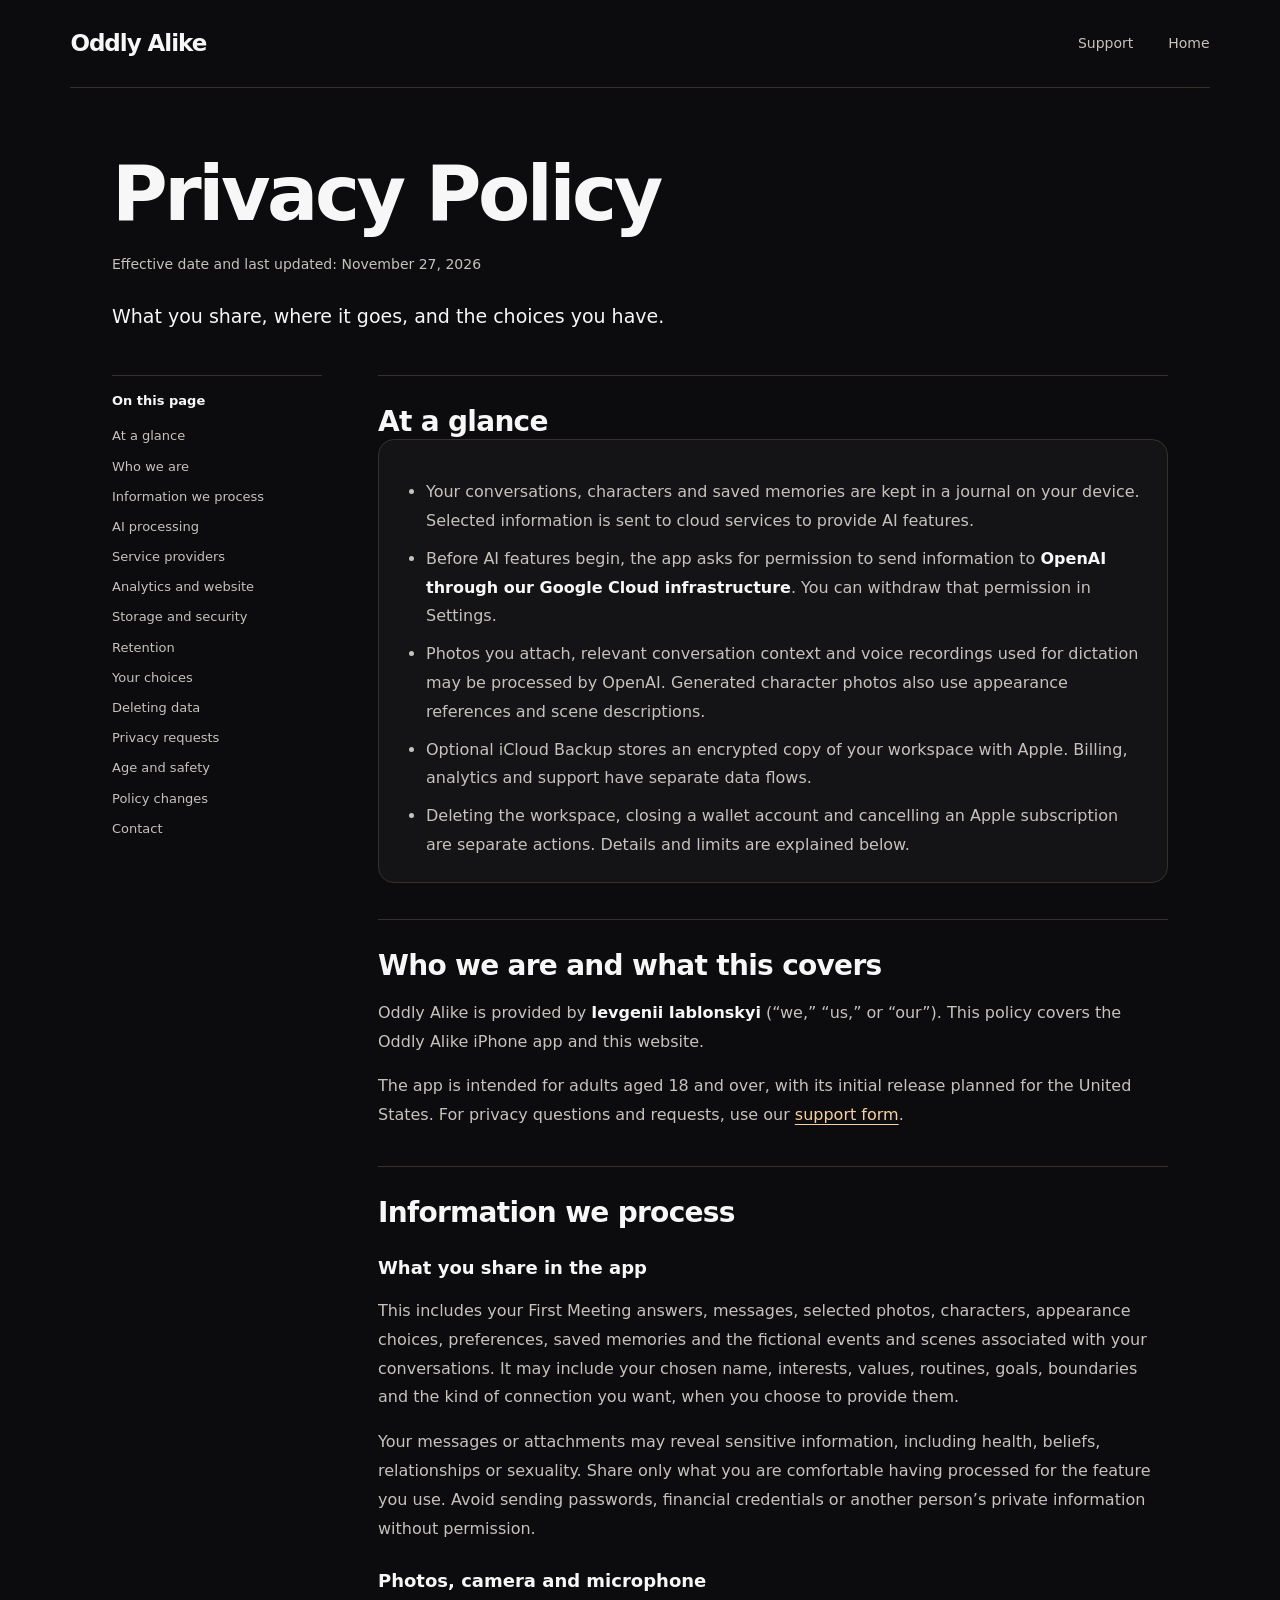
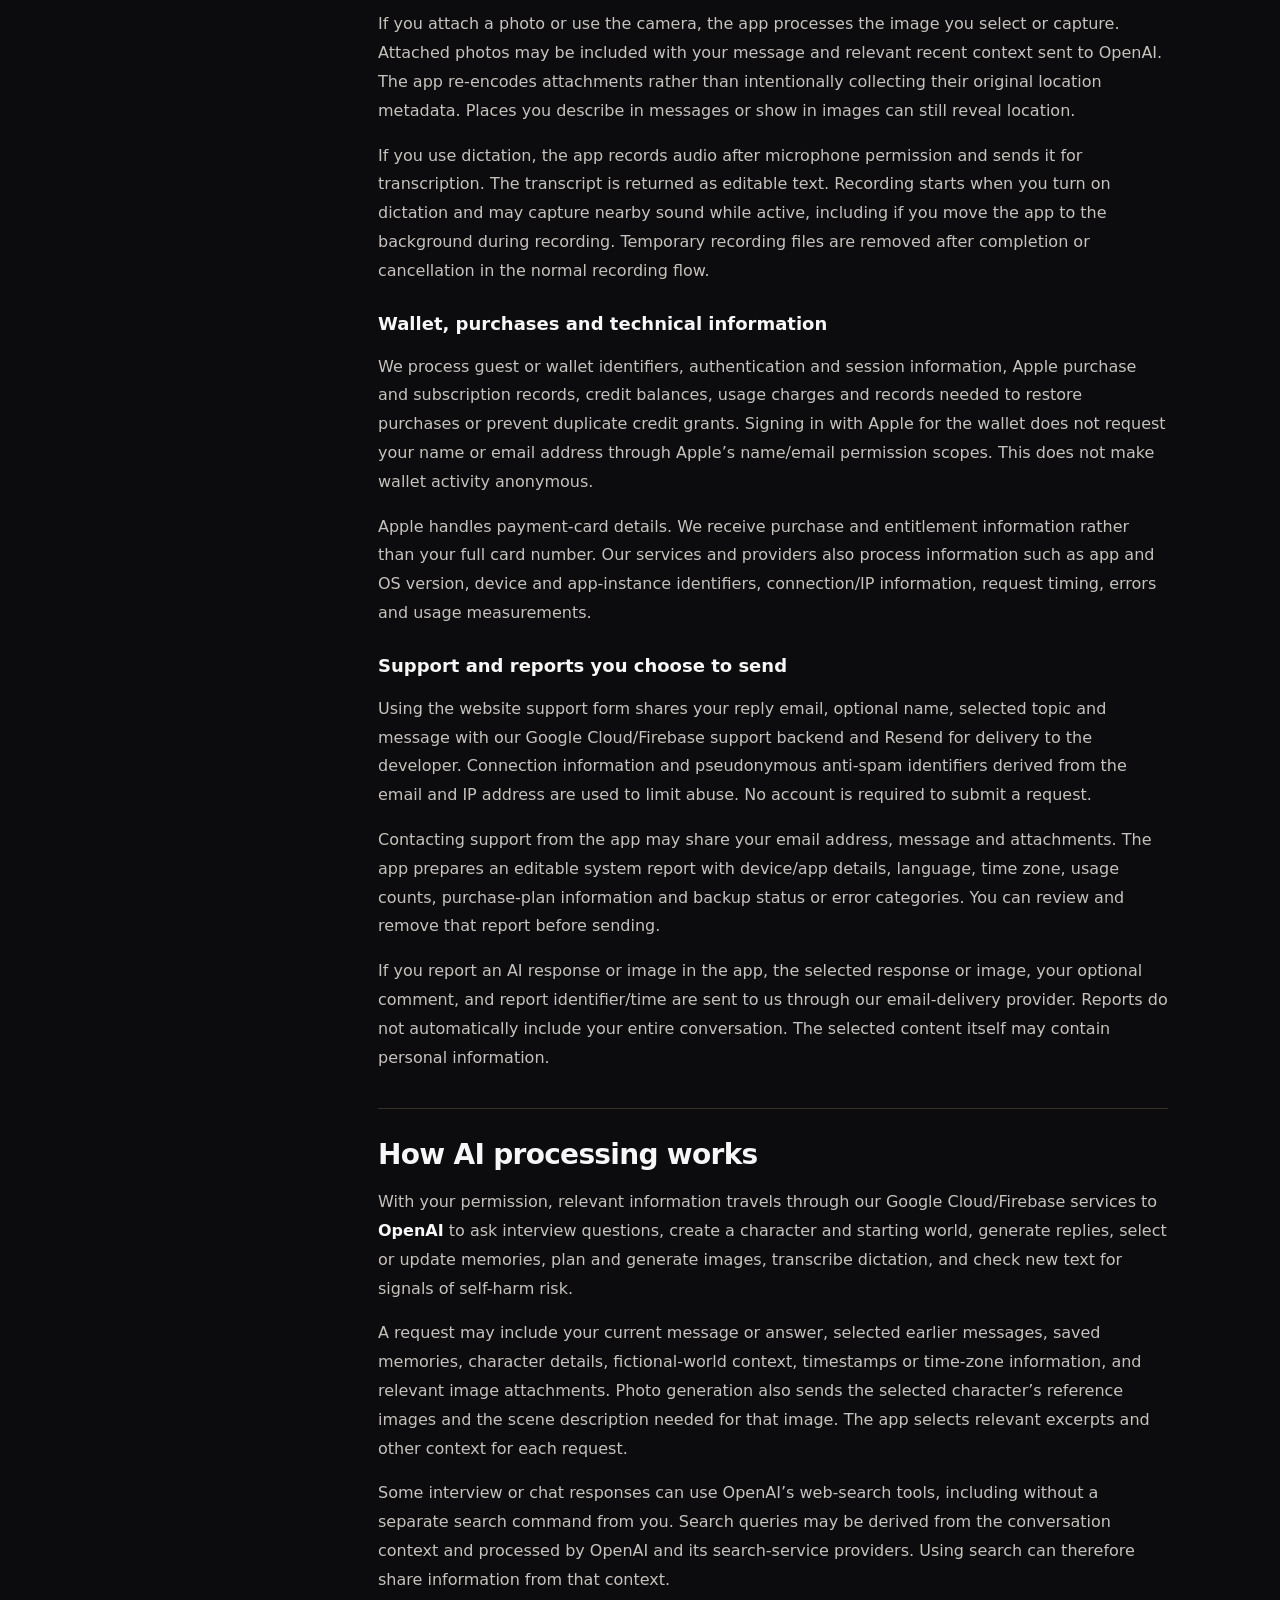
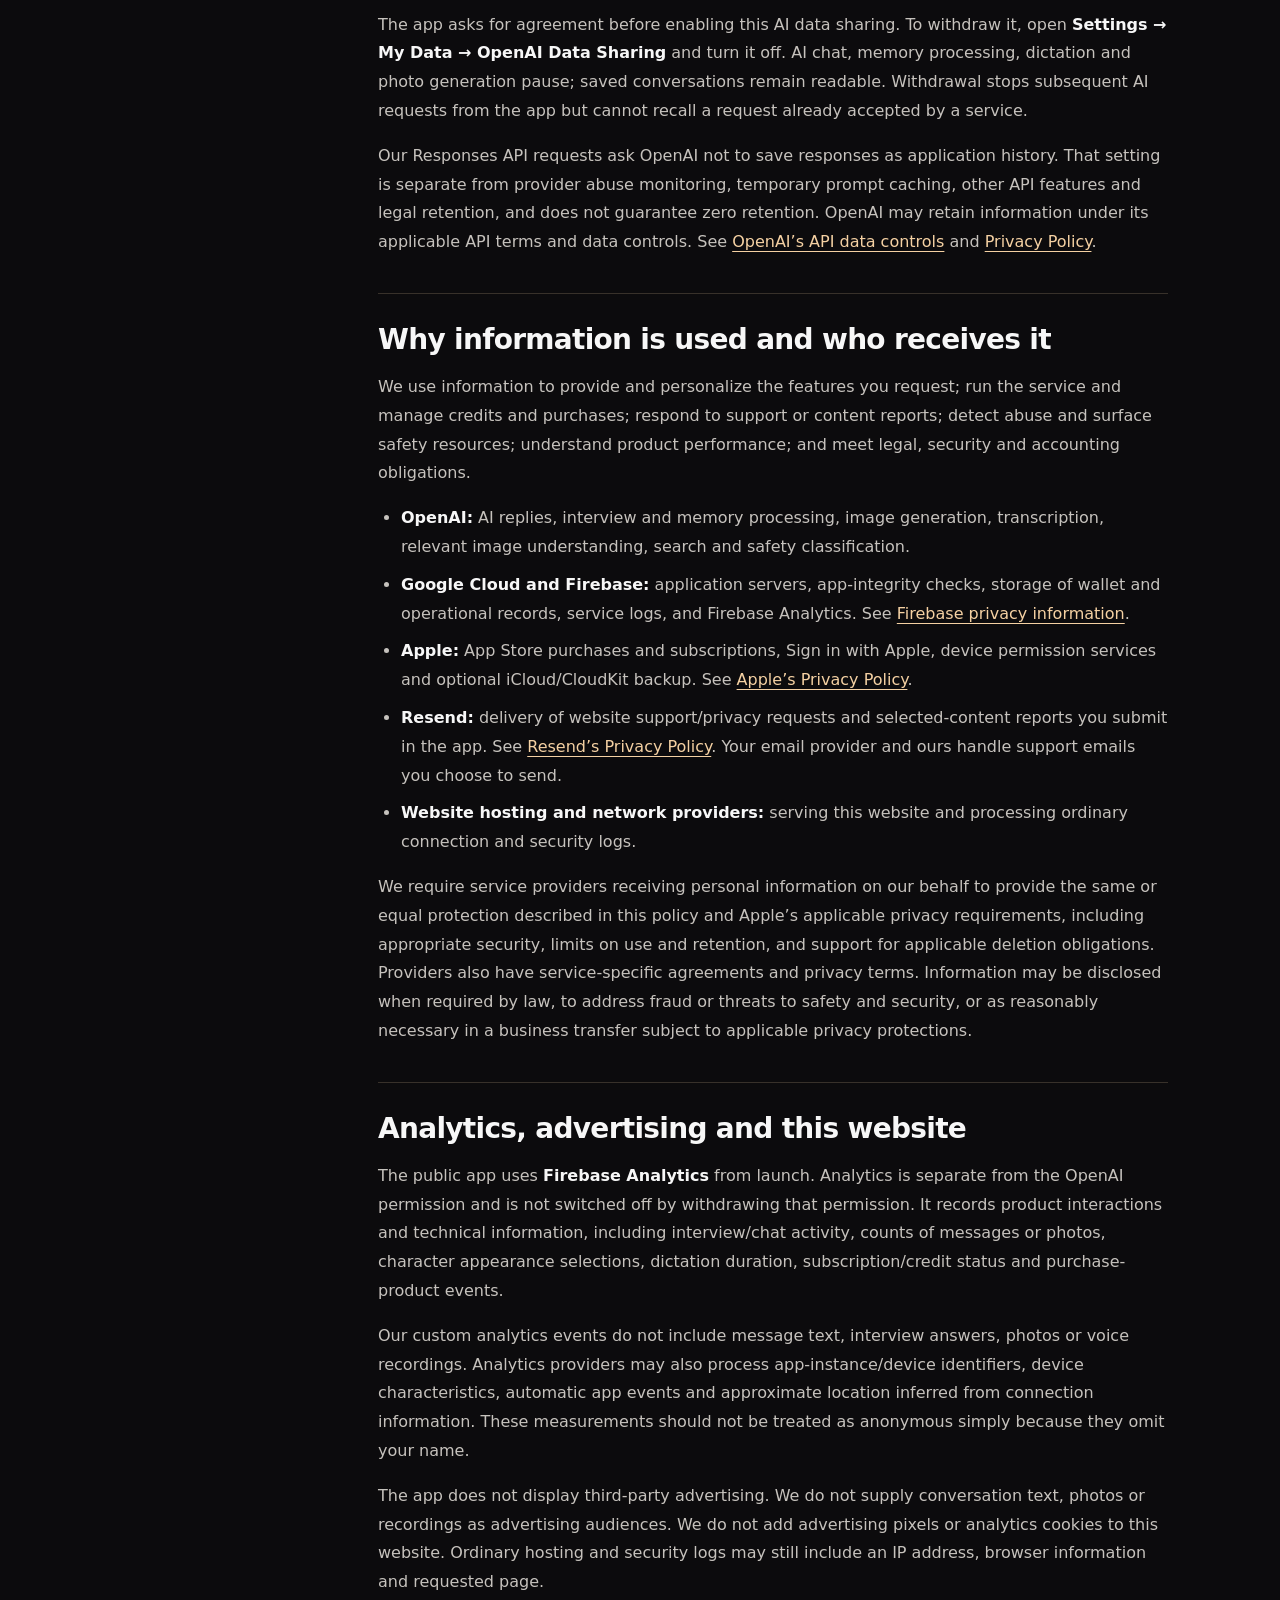
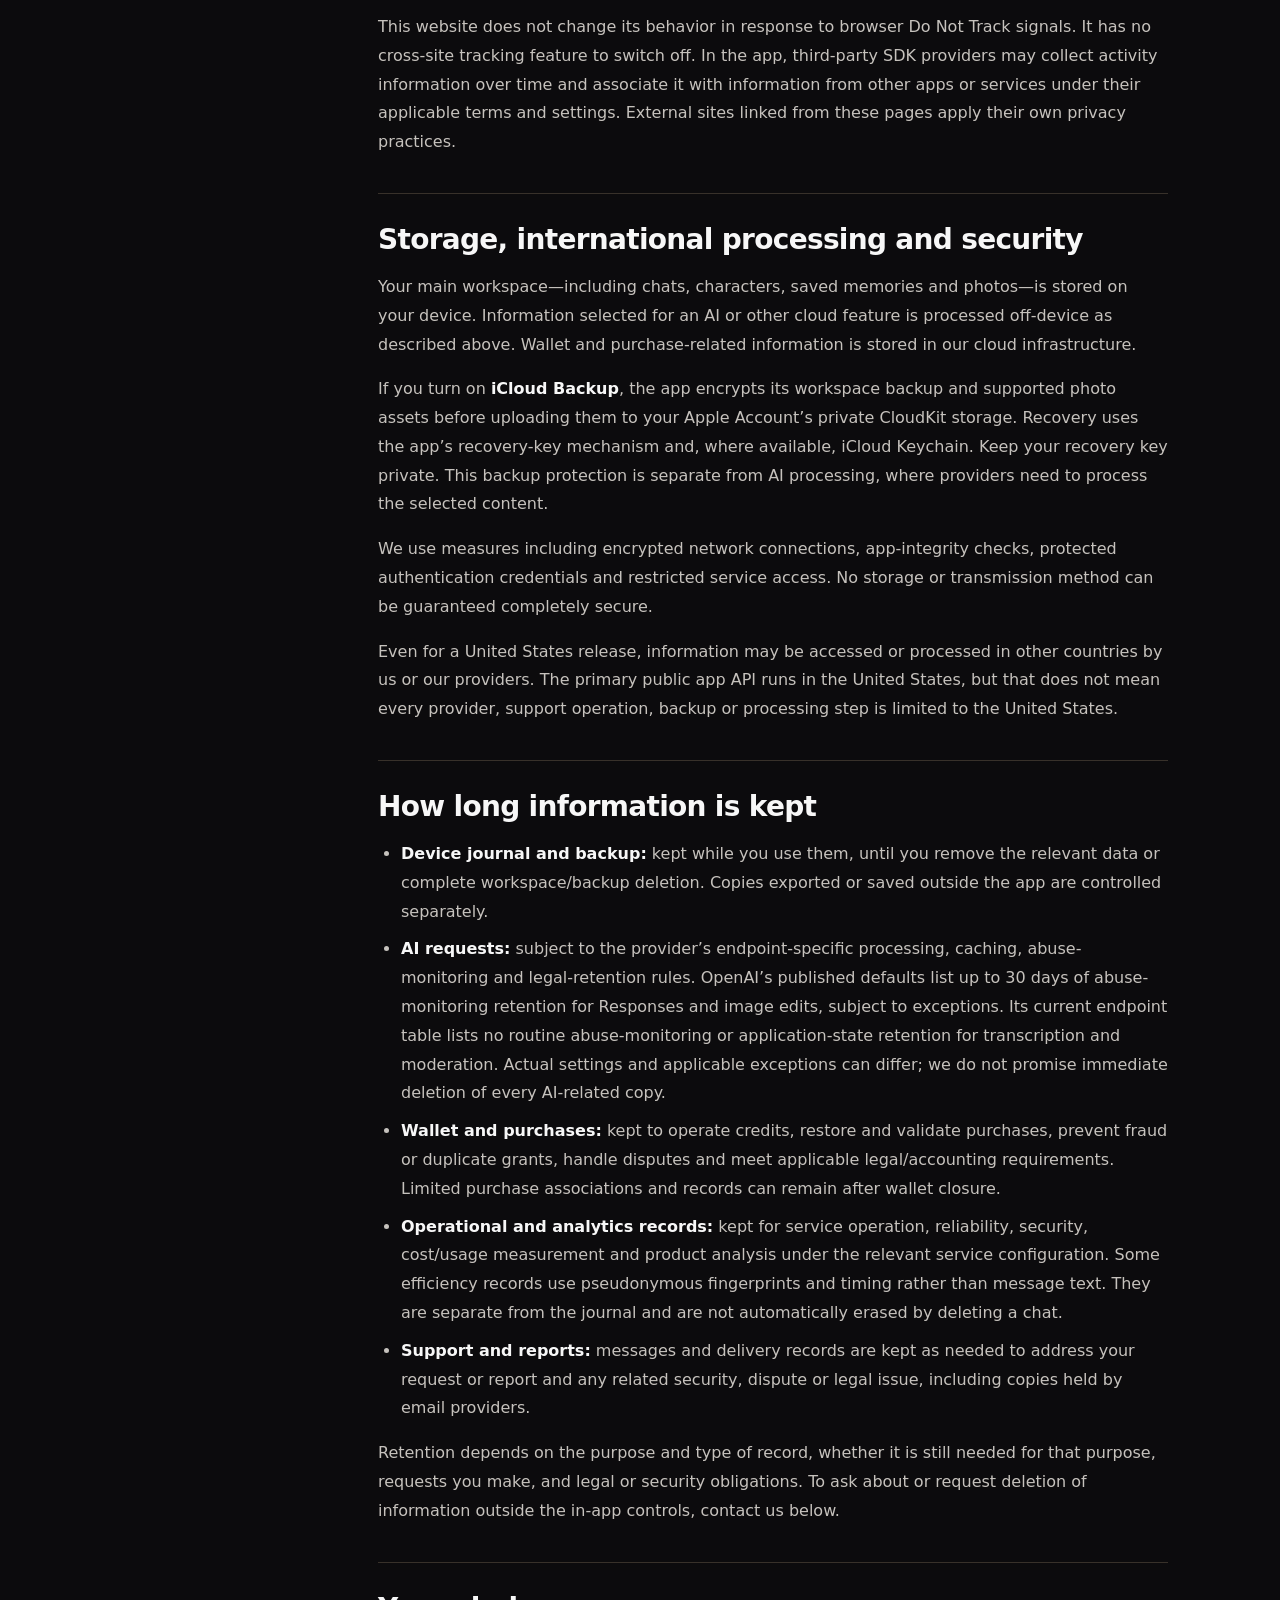
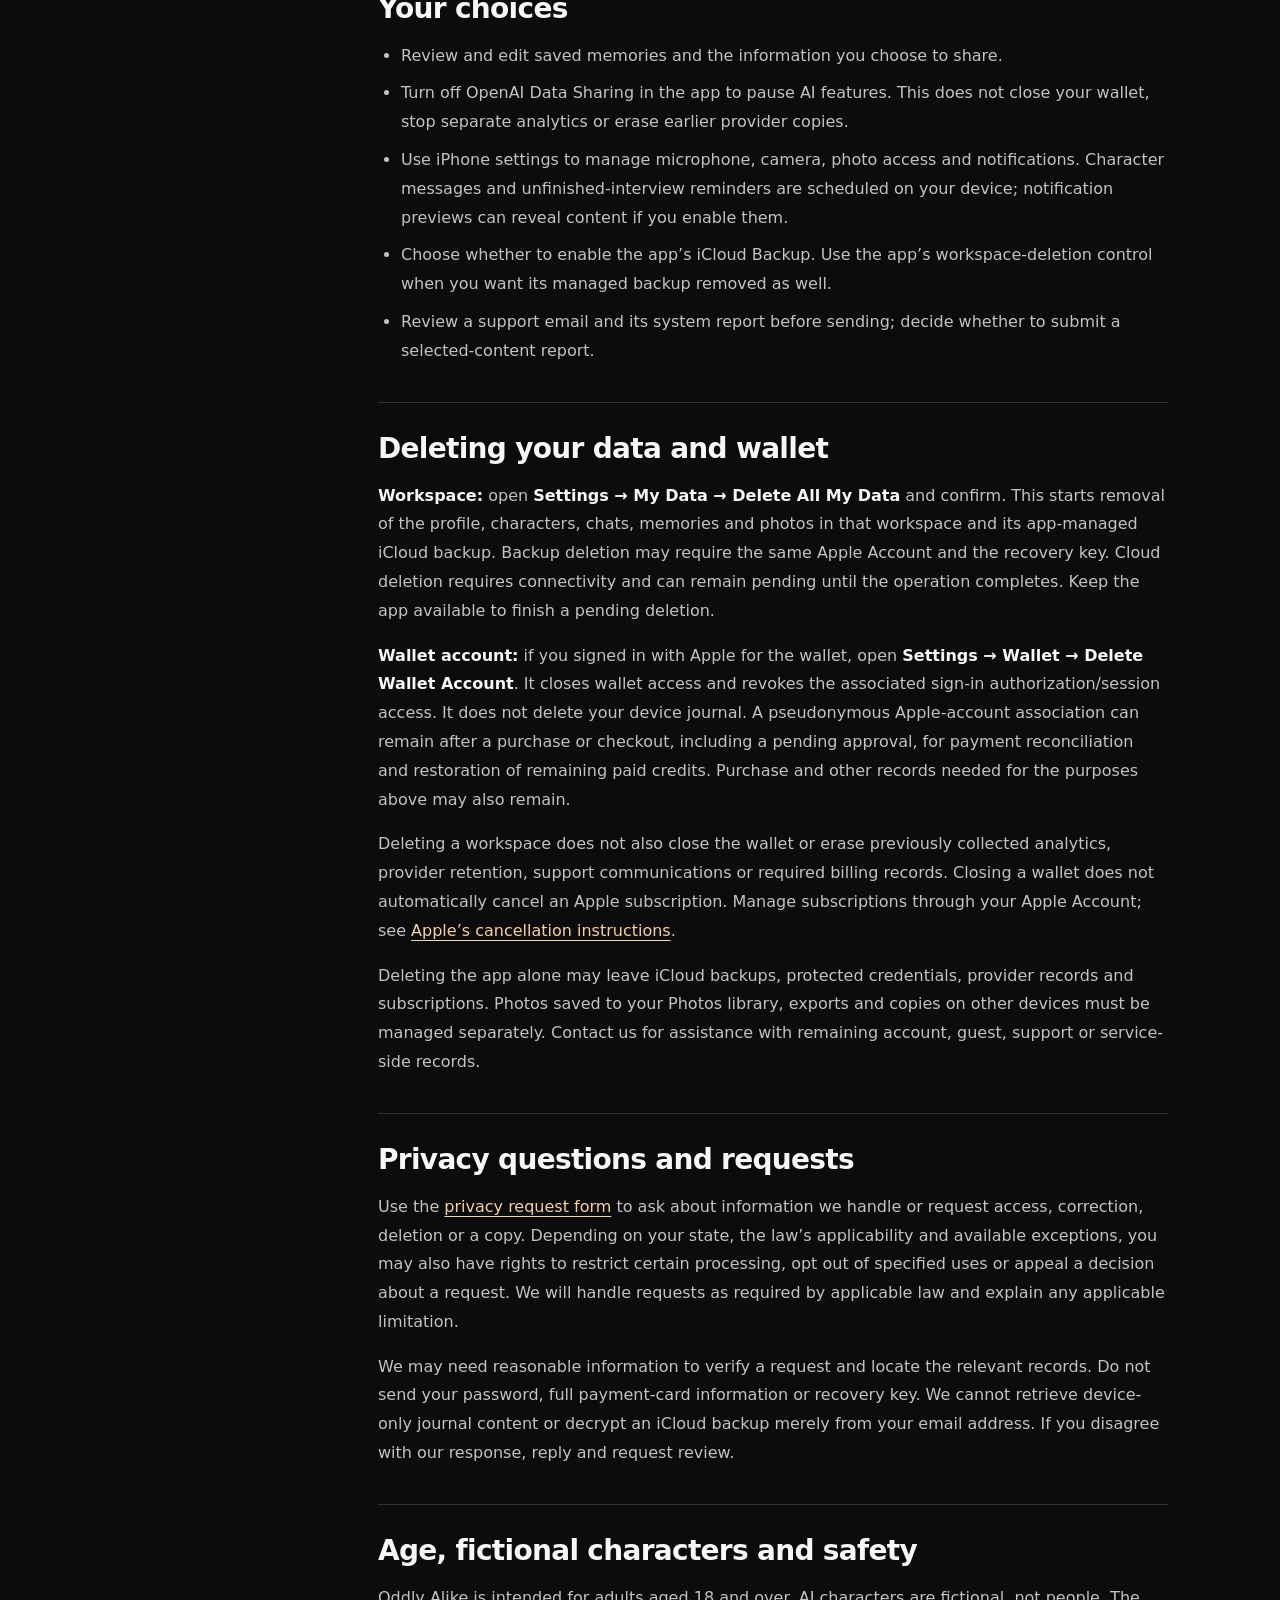
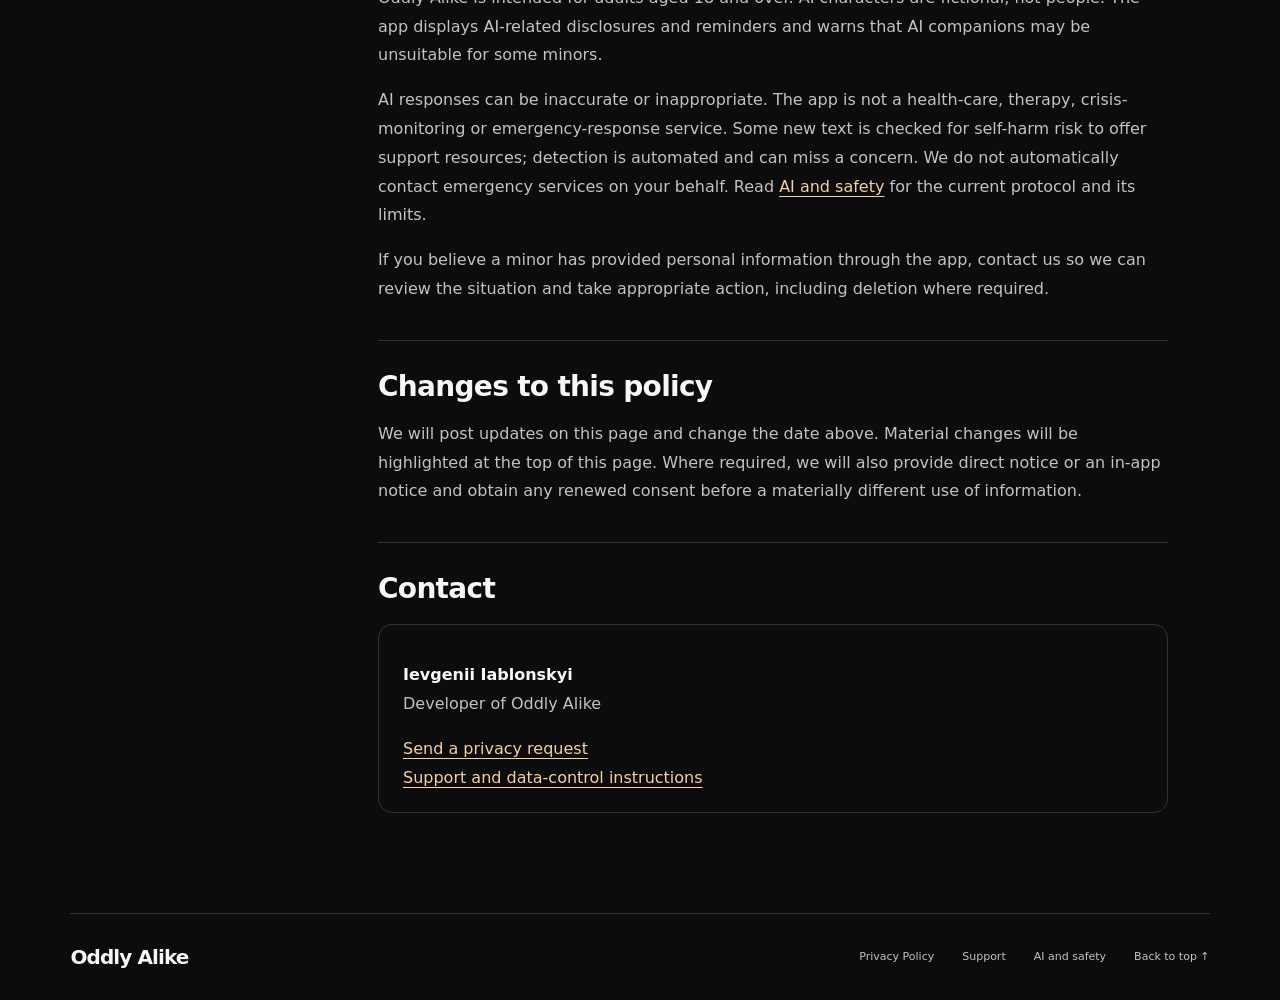
==== privacy/index.html @ 64917423 "Publish Oddly Alike landing, privacy and support pages" ====
<!doctype html>
<html lang="en">
<head>
  <meta charset="utf-8">
  <meta name="viewport" content="width=device-width, initial-scale=1">
  <meta name="theme-color" content="#0C0B0D">
  <meta name="description" content="How Oddly Alike handles conversations, AI processing, photos, voice, analytics, purchases and your privacy choices.">
  <title>Privacy Policy — Oddly Alike</title>
  <link rel="icon" href="../assets/brand/mark.svg" type="image/svg+xml">
  <link rel="stylesheet" href="../styles.css">
  <link rel="stylesheet" href="../theme.css">
  <link rel="stylesheet" href="../typography.css">
  <link rel="stylesheet" href="../legal.css">
</head>
<body class="legal-page" id="top">
  <a class="skip-link" href="#main">Skip to content</a>
  <header class="site-header"><div class="wrap header-content">
    <a class="wordmark" href="../">Oddly Alike</a>
    <nav class="site-nav" aria-label="Main navigation"><a href="../support/">Support</a><a href="../">Home</a></nav>
  </div></header>
  <main class="legal-shell" id="main" tabindex="-1">
    <div class="legal-title">
      <h1>Privacy Policy</h1>
      <p class="updated">Effective date and last updated: <time datetime="2026-11-27">November 27, 2026</time></p>
      <p class="intro">What you share, where it goes, and the choices you have.</p>
    </div>
    <div class="legal-layout">
      <nav class="legal-toc" aria-label="Privacy policy sections"><p>On this page</p><ol>
        <li><a href="#overview">At a glance</a></li><li><a href="#scope">Who we are</a></li>
        <li><a href="#information">Information we process</a></li><li><a href="#ai">AI processing</a></li>
        <li><a href="#providers">Service providers</a></li><li><a href="#analytics">Analytics and website</a></li>
        <li><a href="#storage">Storage and security</a></li><li><a href="#retention">Retention</a></li>
        <li><a href="#choices">Your choices</a></li><li><a href="#deletion">Deleting data</a></li>
        <li><a href="#rights">Privacy requests</a></li><li><a href="#age">Age and safety</a></li>
        <li><a href="#changes">Policy changes</a></li><li><a href="#contact">Contact</a></li>
      </ol></nav>
      <div class="legal-copy">
        <section id="overview"><h2>At a glance</h2><div class="summary">
          <ul>
            <li>Your conversations, characters and saved memories are kept in a journal on your device. Selected information is sent to cloud services to provide AI features.</li>
            <li>Before AI features begin, the app asks for permission to send information to <strong>OpenAI through our Google Cloud infrastructure</strong>. You can withdraw that permission in Settings.</li>
            <li>Photos you attach, relevant conversation context and voice recordings used for dictation may be processed by OpenAI. Generated character photos also use appearance references and scene descriptions.</li>
            <li>Optional iCloud Backup stores an encrypted copy of your workspace with Apple. Billing, analytics and support have separate data flows.</li>
            <li>Deleting the workspace, closing a wallet account and cancelling an Apple subscription are separate actions. Details and limits are explained below.</li>
          </ul>
        </div></section>

        <section id="scope"><h2>Who we are and what this covers</h2>
          <p>Oddly Alike is provided by <strong>Ievgenii Iablonskyi</strong> (“we,” “us,” or “our”). This policy covers the Oddly Alike iPhone app and this website.</p>
          <p>The app is intended for adults aged 18 and over, with its initial release planned for the United States. For privacy questions and requests, use our <a href="../support/?topic=privacy#contact">support form</a>.</p>
        </section>

        <section id="information"><h2>Information we process</h2>
          <h3>What you share in the app</h3>
          <p>This includes your First Meeting answers, messages, selected photos, characters, appearance choices, preferences, saved memories and the fictional events and scenes associated with your conversations. It may include your chosen name, interests, values, routines, goals, boundaries and the kind of connection you want, when you choose to provide them.</p>
          <p>Your messages or attachments may reveal sensitive information, including health, beliefs, relationships or sexuality. Share only what you are comfortable having processed for the feature you use. Avoid sending passwords, financial credentials or another person’s private information without permission.</p>
          <h3>Photos, camera and microphone</h3>
          <p>If you attach a photo or use the camera, the app processes the image you select or capture. Attached photos may be included with your message and relevant recent context sent to OpenAI. The app re-encodes attachments rather than intentionally collecting their original location metadata. Places you describe in messages or show in images can still reveal location.</p>
          <p>If you use dictation, the app records audio after microphone permission and sends it for transcription. The transcript is returned as editable text. Recording starts when you turn on dictation and may capture nearby sound while active, including if you move the app to the background during recording. Temporary recording files are removed after completion or cancellation in the normal recording flow.</p>
          <h3>Wallet, purchases and technical information</h3>
          <p>We process guest or wallet identifiers, authentication and session information, Apple purchase and subscription records, credit balances, usage charges and records needed to restore purchases or prevent duplicate credit grants. Signing in with Apple for the wallet does not request your name or email address through Apple’s name/email permission scopes. This does not make wallet activity anonymous.</p>
          <p>Apple handles payment-card details. We receive purchase and entitlement information rather than your full card number. Our services and providers also process information such as app and OS version, device and app-instance identifiers, connection/IP information, request timing, errors and usage measurements.</p>
          <h3>Support and reports you choose to send</h3>
          <p>Using the website support form shares your reply email, optional name, selected topic and message with our Google Cloud/Firebase support backend and Resend for delivery to the developer. Connection information and pseudonymous anti-spam identifiers derived from the email and IP address are used to limit abuse. No account is required to submit a request.</p>
          <p>Contacting support from the app may share your email address, message and attachments. The app prepares an editable system report with device/app details, language, time zone, usage counts, purchase-plan information and backup status or error categories. You can review and remove that report before sending.</p>
          <p>If you report an AI response or image in the app, the selected response or image, your optional comment, and report identifier/time are sent to us through our email-delivery provider. Reports do not automatically include your entire conversation. The selected content itself may contain personal information.</p>
        </section>

        <section id="ai"><h2>How AI processing works</h2>
          <p>With your permission, relevant information travels through our Google Cloud/Firebase services to <strong>OpenAI</strong> to ask interview questions, create a character and starting world, generate replies, select or update memories, plan and generate images, transcribe dictation, and check new text for signals of self-harm risk.</p>
          <p>A request may include your current message or answer, selected earlier messages, saved memories, character details, fictional-world context, timestamps or time-zone information, and relevant image attachments. Photo generation also sends the selected character’s reference images and the scene description needed for that image. The app selects relevant excerpts and other context for each request.</p>
          <p>Some interview or chat responses can use OpenAI’s web-search tools, including without a separate search command from you. Search queries may be derived from the conversation context and processed by OpenAI and its search-service providers. Using search can therefore share information from that context.</p>
          <p>The app asks for agreement before enabling this AI data sharing. To withdraw it, open <strong>Settings → My Data → OpenAI Data Sharing</strong> and turn it off. AI chat, memory processing, dictation and photo generation pause; saved conversations remain readable. Withdrawal stops subsequent AI requests from the app but cannot recall a request already accepted by a service.</p>
          <p>Our Responses API requests ask OpenAI not to save responses as application history. That setting is separate from provider abuse monitoring, temporary prompt caching, other API features and legal retention, and does not guarantee zero retention. OpenAI may retain information under its applicable API terms and data controls. See <a href="https://developers.openai.com/api/docs/guides/your-data">OpenAI’s API data controls</a> and <a href="https://openai.com/policies/privacy-policy/">Privacy Policy</a>.</p>
        </section>

        <section id="providers"><h2>Why information is used and who receives it</h2>
          <p>We use information to provide and personalize the features you request; run the service and manage credits and purchases; respond to support or content reports; detect abuse and surface safety resources; understand product performance; and meet legal, security and accounting obligations.</p>
          <ul>
            <li><strong>OpenAI:</strong> AI replies, interview and memory processing, image generation, transcription, relevant image understanding, search and safety classification.</li>
            <li><strong>Google Cloud and Firebase:</strong> application servers, app-integrity checks, storage of wallet and operational records, service logs, and Firebase Analytics. See <a href="https://firebase.google.com/support/privacy">Firebase privacy information</a>.</li>
            <li><strong>Apple:</strong> App Store purchases and subscriptions, Sign in with Apple, device permission services and optional iCloud/CloudKit backup. See <a href="https://www.apple.com/legal/privacy/">Apple’s Privacy Policy</a>.</li>
            <li><strong>Resend:</strong> delivery of website support/privacy requests and selected-content reports you submit in the app. See <a href="https://resend.com/legal/privacy-policy">Resend’s Privacy Policy</a>. Your email provider and ours handle support emails you choose to send.</li>
            <li><strong>Website hosting and network providers:</strong> serving this website and processing ordinary connection and security logs.</li>
          </ul>
          <p>We require service providers receiving personal information on our behalf to provide the same or equal protection described in this policy and Apple’s applicable privacy requirements, including appropriate security, limits on use and retention, and support for applicable deletion obligations. Providers also have service-specific agreements and privacy terms. Information may be disclosed when required by law, to address fraud or threats to safety and security, or as reasonably necessary in a business transfer subject to applicable privacy protections.</p>
        </section>

        <section id="analytics"><h2>Analytics, advertising and this website</h2>
          <p>The public app uses <strong>Firebase Analytics</strong> from launch. Analytics is separate from the OpenAI permission and is not switched off by withdrawing that permission. It records product interactions and technical information, including interview/chat activity, counts of messages or photos, character appearance selections, dictation duration, subscription/credit status and purchase-product events.</p>
          <p>Our custom analytics events do not include message text, interview answers, photos or voice recordings. Analytics providers may also process app-instance/device identifiers, device characteristics, automatic app events and approximate location inferred from connection information. These measurements should not be treated as anonymous simply because they omit your name.</p>
          <p>The app does not display third-party advertising. We do not supply conversation text, photos or recordings as advertising audiences. We do not add advertising pixels or analytics cookies to this website. Ordinary hosting and security logs may still include an IP address, browser information and requested page.</p>
          <p>This website does not change its behavior in response to browser Do Not Track signals. It has no cross-site tracking feature to switch off. In the app, third-party SDK providers may collect activity information over time and associate it with information from other apps or services under their applicable terms and settings. External sites linked from these pages apply their own privacy practices.</p>
        </section>

        <section id="storage"><h2>Storage, international processing and security</h2>
          <p>Your main workspace—including chats, characters, saved memories and photos—is stored on your device. Information selected for an AI or other cloud feature is processed off-device as described above. Wallet and purchase-related information is stored in our cloud infrastructure.</p>
          <p>If you turn on <strong>iCloud Backup</strong>, the app encrypts its workspace backup and supported photo assets before uploading them to your Apple Account’s private CloudKit storage. Recovery uses the app’s recovery-key mechanism and, where available, iCloud Keychain. Keep your recovery key private. This backup protection is separate from AI processing, where providers need to process the selected content.</p>
          <p>We use measures including encrypted network connections, app-integrity checks, protected authentication credentials and restricted service access. No storage or transmission method can be guaranteed completely secure.</p>
          <p>Even for a United States release, information may be accessed or processed in other countries by us or our providers. The primary public app API runs in the United States, but that does not mean every provider, support operation, backup or processing step is limited to the United States.</p>
        </section>

        <section id="retention"><h2>How long information is kept</h2>
          <ul>
            <li><strong>Device journal and backup:</strong> kept while you use them, until you remove the relevant data or complete workspace/backup deletion. Copies exported or saved outside the app are controlled separately.</li>
            <li><strong>AI requests:</strong> subject to the provider’s endpoint-specific processing, caching, abuse-monitoring and legal-retention rules. OpenAI’s published defaults list up to 30 days of abuse-monitoring retention for Responses and image edits, subject to exceptions. Its current endpoint table lists no routine abuse-monitoring or application-state retention for transcription and moderation. Actual settings and applicable exceptions can differ; we do not promise immediate deletion of every AI-related copy.</li>
            <li><strong>Wallet and purchases:</strong> kept to operate credits, restore and validate purchases, prevent fraud or duplicate grants, handle disputes and meet applicable legal/accounting requirements. Limited purchase associations and records can remain after wallet closure.</li>
            <li><strong>Operational and analytics records:</strong> kept for service operation, reliability, security, cost/usage measurement and product analysis under the relevant service configuration. Some efficiency records use pseudonymous fingerprints and timing rather than message text. They are separate from the journal and are not automatically erased by deleting a chat.</li>
            <li><strong>Support and reports:</strong> messages and delivery records are kept as needed to address your request or report and any related security, dispute or legal issue, including copies held by email providers.</li>
          </ul>
          <p>Retention depends on the purpose and type of record, whether it is still needed for that purpose, requests you make, and legal or security obligations. To ask about or request deletion of information outside the in-app controls, contact us below.</p>
        </section>

        <section id="choices"><h2>Your choices</h2>
          <ul>
            <li>Review and edit saved memories and the information you choose to share.</li>
            <li>Turn off OpenAI Data Sharing in the app to pause AI features. This does not close your wallet, stop separate analytics or erase earlier provider copies.</li>
            <li>Use iPhone settings to manage microphone, camera, photo access and notifications. Character messages and unfinished-interview reminders are scheduled on your device; notification previews can reveal content if you enable them.</li>
            <li>Choose whether to enable the app’s iCloud Backup. Use the app’s workspace-deletion control when you want its managed backup removed as well.</li>
            <li>Review a support email and its system report before sending; decide whether to submit a selected-content report.</li>
          </ul>
        </section>

        <section id="deletion"><h2>Deleting your data and wallet</h2>
          <p><strong>Workspace:</strong> open <strong>Settings → My Data → Delete All My Data</strong> and confirm. This starts removal of the profile, characters, chats, memories and photos in that workspace and its app-managed iCloud backup. Backup deletion may require the same Apple Account and the recovery key. Cloud deletion requires connectivity and can remain pending until the operation completes. Keep the app available to finish a pending deletion.</p>
          <p><strong>Wallet account:</strong> if you signed in with Apple for the wallet, open <strong>Settings → Wallet → Delete Wallet Account</strong>. It closes wallet access and revokes the associated sign-in authorization/session access. It does not delete your device journal. A pseudonymous Apple-account association can remain after a purchase or checkout, including a pending approval, for payment reconciliation and restoration of remaining paid credits. Purchase and other records needed for the purposes above may also remain.</p>
          <p>Deleting a workspace does not also close the wallet or erase previously collected analytics, provider retention, support communications or required billing records. Closing a wallet does not automatically cancel an Apple subscription. Manage subscriptions through your Apple Account; see <a href="https://support.apple.com/118428">Apple’s cancellation instructions</a>.</p>
          <p>Deleting the app alone may leave iCloud backups, protected credentials, provider records and subscriptions. Photos saved to your Photos library, exports and copies on other devices must be managed separately. Contact us for assistance with remaining account, guest, support or service-side records.</p>
        </section>

        <section id="rights"><h2>Privacy questions and requests</h2>
          <p>Use the <a href="../support/?topic=privacy#contact">privacy request form</a> to ask about information we handle or request access, correction, deletion or a copy. Depending on your state, the law’s applicability and available exceptions, you may also have rights to restrict certain processing, opt out of specified uses or appeal a decision about a request. We will handle requests as required by applicable law and explain any applicable limitation.</p>
          <p>We may need reasonable information to verify a request and locate the relevant records. Do not send your password, full payment-card information or recovery key. We cannot retrieve device-only journal content or decrypt an iCloud backup merely from your email address. If you disagree with our response, reply and request review.</p>
        </section>

        <section id="age"><h2>Age, fictional characters and safety</h2>
          <p>Oddly Alike is intended for adults aged 18 and over. AI characters are fictional, not people. The app displays AI-related disclosures and reminders and warns that AI companions may be unsuitable for some minors.</p>
          <p>AI responses can be inaccurate or inappropriate. The app is not a health-care, therapy, crisis-monitoring or emergency-response service. Some new text is checked for self-harm risk to offer support resources; detection is automated and can miss a concern. We do not automatically contact emergency services on your behalf. Read <a href="../safety/">AI and safety</a> for the current protocol and its limits.</p>
          <p>If you believe a minor has provided personal information through the app, contact us so we can review the situation and take appropriate action, including deletion where required.</p>
        </section>

        <section id="changes"><h2>Changes to this policy</h2>
          <p>We will post updates on this page and change the date above. Material changes will be highlighted at the top of this page. Where required, we will also provide direct notice or an in-app notice and obtain any renewed consent before a materially different use of information.</p>
        </section>

        <section id="contact"><h2>Contact</h2><div class="contact-card">
          <p><strong>Ievgenii Iablonskyi</strong><br>Developer of Oddly Alike</p>
          <p><a href="../support/?topic=privacy#contact">Send a privacy request</a><br><a href="../support/">Support and data-control instructions</a></p>
        </div></section>
      </div>
    </div>
  </main>
  <footer class="site-footer"><div class="wrap footer-content"><a class="wordmark" href="../">Oddly Alike</a><nav aria-label="Footer navigation"><a href="../privacy/" aria-current="page">Privacy Policy</a><a href="../support/">Support</a><a href="../safety/">AI and safety</a><a href="#top">Back to top ↑</a></nav></div></footer>
</body>
</html>
---- styles.css ----
@font-face {
  font-family: "DM Sans";
  src: url("./assets/fonts/dm-sans-latin.woff2") format("woff2");
  font-style: normal;
  font-weight: 400 650;
  font-display: swap;
}
@font-face {
  font-family: "Instrument Serif";
  src: url("./assets/fonts/instrument-serif-latin.woff2") format("woff2");
  font-style: normal;
  font-weight: 400;
  font-display: swap;
}
@font-face {
  font-family: "Instrument Serif";
  src: url("./assets/fonts/instrument-serif-italic-latin.woff2") format("woff2");
  font-style: italic;
  font-weight: 400;
  font-display: swap;
}
:root {
  color-scheme: light;
  --paper: #faf6ef;
  --ink: #352724;
  --muted: #716059;
  --rose: #945b4f;
  --dark: #281e1c;
  --ivory: #f9ecda;
  --blush: #e8b29e;
  --on-dark: #d4bfb2;
  --line: #ded2c5;
  --gutter: clamp(24px, 5.5vw, 84px);
  --content: 1240px;
  --display: "Instrument Serif", Georgia, serif;
  --body: "DM Sans", -apple-system, BlinkMacSystemFont, sans-serif;
}
*, *::before, *::after { box-sizing: border-box; }
html { scroll-behavior: smooth; scroll-padding-top: 32px; }
body { margin: 0; background: var(--paper); color: var(--ink); font: 400 17px/1.7 var(--body); -webkit-font-smoothing: antialiased; }
::selection { background: #ddb29c; color: #281e1c; }
[hidden] { display: none !important; }
a { color: inherit; }
a:focus-visible, button:focus-visible, summary:focus-visible { outline: 2px solid var(--rose); outline-offset: 6px; }
button { font: inherit; }
img { display: block; max-width: 100%; }
h1, h2, p, figure { margin: 0; }
h1, h2 { font: 400 80px/.99 var(--display); letter-spacing: -.025em; }
h2 { font-size: clamp(52px, 5.9vw, 82px); text-wrap: balance; }
h2 em { color: var(--rose); }
em { font-weight: 400; }
strong { font-weight: 500; }
.wrap { width: min(var(--content), calc(100% - var(--gutter) * 2)); margin-inline: auto; }
.section-space { padding-block: clamp(88px, 9vw, 132px); }
.eyebrow { margin-bottom: 25px; color: var(--rose); font-size: 10px; font-weight: 600; line-height: 1.5; letter-spacing: .17em; text-transform: uppercase; }
.prose p + p { margin-top: 24px; }
figcaption { margin-top: 13px; color: var(--muted); font-size: 11px; line-height: 1.6; }
section[id]:focus, main:focus { outline: none; }
.skip-link:not(:focus) { position: absolute; width: 1px; height: 1px; overflow: hidden; clip-path: inset(50%); white-space: nowrap; }
.skip-link:focus { position: fixed; top: 12px; left: 12px; z-index: 20; padding: 10px 16px; background: var(--ivory); color: var(--dark); border-radius: 4px; }
.site-header { background: var(--dark); color: var(--ivory); }
.header-content { min-height: 88px; display: flex; align-items: center; justify-content: space-between; gap: 24px; border-bottom: 1px solid #f9ecda1f; }
.wordmark { display: inline-flex; align-items: center; gap: 12px; font-size: 23px; font-weight: 600; line-height: 1.1; letter-spacing: -.065em; text-decoration: none; white-space: nowrap; }
.site-nav { display: flex; align-items: center; gap: 35px; }
.site-nav a { color: var(--on-dark); font-size: 12px; font-weight: 500; text-decoration: none; transition: color .2s; }
.site-nav a:hover { color: var(--ivory); }
.site-header a:focus-visible, .site-footer a:focus-visible { outline-color: var(--blush); }
.opening { background: radial-gradient(ellipse at 76% 100%, #51352d50, transparent 60%), var(--dark); color: var(--ivory); }
.hero { display: grid; grid-template-columns: 1fr 1fr; gap: clamp(40px, 6.2vw, 90px); align-items: center; padding-block: clamp(48px, 5.7vw, 82px) clamp(64px, 7vw, 100px); }
.hero-copy { padding-bottom: 25px; min-width: 0; }
.hero .eyebrow { color: var(--blush); margin-bottom: 30px; }
.hero h1 { font-size: clamp(68px, 7.5vw, 108px); line-height: .98; letter-spacing: -.027em; }
.hero h1 em { color: var(--blush); }
.hero-description { max-width: 395px; margin-top: 29px; color: var(--on-dark); font-size: 17px; line-height: 1.7; }
.hero-action { margin-top: 32px; }
.button { display: inline-flex; justify-content: space-between; align-items: center; gap: 34px; min-height: 52px; padding: 13px 22px; border: 1px solid transparent; border-radius: 100px; font-size: 13px; font-weight: 600; line-height: 1.4; text-decoration: none; transition: background-color .2s, transform .2s; }
.button span { font-size: 18px; font-weight: 400; line-height: 1; }
.button-light { background: var(--ivory); color: var(--dark); }
.button-light:hover { background: #efd2bd; transform: translateY(-2px); }
.button-light:focus-visible { outline-color: var(--ivory); }
.availability { margin: 0 0 14px; color: var(--on-dark); font-size: 12px; letter-spacing: .04em; }
.hero-figure { min-width: 0; }
.hero-image { position: relative; isolation: isolate; overflow: hidden; aspect-ratio: .94; background: #715244; border-radius: 26px; }
.hero-image > img { width: 100%; height: 100%; object-fit: cover; object-position: 50% 50%; }
.hero-figure .imagery-note { color: var(--on-dark); font-size: 13px; line-height: 1.5; }
.moment-layout { display: grid; grid-template-columns: 1.04fr .96fr; grid-template-rows: 1fr auto 1fr; column-gap: clamp(55px, 8vw, 116px); row-gap: 23px; }
.moment-heading { grid-column: 2; grid-row: 1; align-self: end; }
.moment-visual { grid-column: 1; grid-row: 1 / span 3; }
.moment-body { grid-column: 2; grid-row: 2; }
.moment-dialogue { grid-column: 2; grid-row: 3; align-self: start; }
.moment-image { overflow: hidden; border-radius: 22px; aspect-ratio: .97; background: #b49b7e; }
.moment-image img { width: 100%; height: 100%; object-fit: cover; object-position: 47% center; }
.moment-body p { max-width: 370px; color: var(--muted); font-size: 20px; line-height: 1.6; }
.moment-body strong { color: var(--ink); }
.moment-dialogue { max-width: 400px; border-top: 1px solid var(--line); padding-top: 22px; }
.moment-dialogue p { display: grid; grid-template-columns: 40px 1fr; gap: 12px; font-size: 13px; line-height: 1.6; }
.moment-dialogue p + p { margin-top: 13px; }
.speaker { padding-top: 3px; color: var(--rose); font-size: 9px; font-weight: 600; text-transform: uppercase; letter-spacing: .1em; }
.meeting { position: relative; background: #eee4d9; }
.meeting-layout { display: grid; grid-template-columns: 1fr 1fr; gap: clamp(60px, 9vw, 130px); align-items: center; }
.meeting h2 { max-width: 490px; }
.meeting .eyebrow { margin-bottom: 24px; color: #8c5147; }
.meeting-mark { margin-top: 38px; filter: brightness(0); opacity: .7; width: 54px; height: auto; }
.meeting-copy { color: #65534a; font-size: 16px; line-height: 1.8; }
.text-emphasis { color: var(--ink); border-bottom: 1px solid #ac7b6480; padding-bottom: 2px; }
.world { overflow: hidden; background: var(--dark); color: var(--ivory); }
.world .eyebrow { color: var(--blush); }
.world h2 { font-size: clamp(62px, 6.4vw, 88px); }
.world h2 em { color: var(--blush); }
.world-layout { display: grid; grid-template-columns: 1fr 1fr; align-items: center; column-gap: clamp(65px, 10vw, 145px); }
.world-story { max-width: 495px; margin-top: 33px; color: var(--on-dark); font-size: 16px; }
.world-figure { width: 100%; min-width: 0; }
.world-image { overflow: hidden; aspect-ratio: .91; border-radius: 22px; background: #5a5549; }
.world-image img { width: 100%; height: 100%; object-fit: cover; object-position: 48% center; }
.world-figure figcaption { color: var(--on-dark); font-size: 11px; }
.world-photo-note { display: grid; grid-template-columns: 1fr 1.3fr; column-gap: clamp(70px, 10vw, 145px); margin-top: 71px; padding-top: 30px; border-top: 1px solid #f9ecda24; }
.world-photo-note .eyebrow { max-width: 170px; margin: 0; padding-top: 5px; }
.world-photo-note > p:last-child { color: var(--on-dark); font-size: 13px; line-height: 1.8; }
.memory { padding-block: clamp(94px, 10vw, 150px); }
.memory-layout { max-width: 760px; text-align: center; }
.memory .eyebrow { margin-bottom: 24px; }
.memory h2 { font-size: clamp(64px, 7.2vw, 100px); }
.memory-moment { max-width: 625px; margin: 30px auto 0; font: 400 clamp(24px, 2.6vw, 33px)/1.45 var(--display); color: var(--ink); }
.memory-rule { width: 45px; height: 1px; margin: 32px auto; background: #b99074; }
.memory-note { max-width: 525px; margin-inline: auto; color: var(--muted); font-size: 13px; line-height: 1.8; }
.questions { padding-top: 0; }
.questions-layout { display: grid; grid-template-columns: .85fr 1.15fr; column-gap: clamp(60px, 9vw, 130px); padding-top: 72px; border-top: 1px solid var(--line); }
.questions h2 { font-size: clamp(60px, 6.1vw, 86px); }
.question-list { border-top: 1px solid var(--line); }
.question-list details { border-bottom: 1px solid var(--line); }
.question-list summary { display: flex; align-items: center; justify-content: space-between; gap: 24px; padding-block: 23px; font-size: 15px; font-weight: 500; line-height: 1.55; list-style: none; cursor: pointer; }
.question-list summary::-webkit-details-marker { display: none; }
.question-icon { position: relative; flex: 0 0 14px; height: 14px; color: var(--rose); }
.question-icon::before, .question-icon::after { position: absolute; content: ""; background: currentColor; }
.question-icon::before { left: 1px; right: 1px; top: 6px; height: 1px; }
.question-icon::after { left: 6px; top: 1px; bottom: 1px; width: 1px; transition: transform .2s; }
.question-list details[open] .question-icon::after { transform: rotate(90deg); }
.answer { padding: 0 35px 25px 0; }
.answer p { color: var(--muted); font-size: 13px; line-height: 1.85; }
.invitation { background: var(--dark); color: var(--ivory); }
.invitation-layout { display: grid; grid-template-columns: .85fr 1.15fr; gap: clamp(65px, 9vw, 130px); align-items: center; }
.invitation-figure { width: min(100%, 400px); justify-self: center; }
.invitation-figure img { width: 100%; height: auto; aspect-ratio: .9; object-fit: cover; border-radius: 20px; }
.invitation-figure figcaption { color: var(--on-dark); font-size: 11px; }
.invitation .eyebrow { color: var(--blush); }
.invitation h2 { font-size: clamp(64px, 6.5vw, 90px); }
.invitation h2 em { color: var(--blush); }
.invitation-copy > p:not(.eyebrow, .availability) { margin-top: 26px; color: var(--on-dark); font-size: 16px; }
.invitation .availability { margin: 25px 0 0; }
.invitation .button { margin-top: 14px; }
.site-footer { background: var(--dark); color: var(--ivory); }
.footer-content { display: flex; justify-content: space-between; align-items: center; gap: 25px; padding-block: 32px; border-top: 1px solid #f9ecda26; }
.footer-content .wordmark { font-size: 20px; }
.footer-content > p { color: var(--on-dark); font-size: 11px; }
.footer-content nav { display: flex; flex-wrap: wrap; align-items: center; gap: 12px 28px; }
.footer-content nav a { color: var(--on-dark); font-size: 11px; text-decoration: none; }
.footer-content nav a:hover { color: var(--ivory); text-decoration: underline; text-underline-offset: 5px; }
@media (min-width: 1600px) {
  .hero { padding-block: 88px 110px; }
  .hero-image { aspect-ratio: .96; }
}
@media (max-width: 1000px) and (min-width: 761px) {
  .hero { gap: 40px; }
  .hero h1 { font-size: 7.8vw; }
  .moment-layout { column-gap: 45px; }
  .moment h2 { font-size: 6.1vw; }
  .moment-body p { font-size: 17px; }
  .moment-dialogue { padding-top: 16px; }
  .world-layout { gap: 60px; }
  .world-photo-note { gap: 65px; }
  .invitation-layout { gap: 55px; }
  .invitation h2 { font-size: 6.5vw; }
}
@media (max-width: 760px) {
  :root { --gutter: 26px; }
  body { font-size: 16px; }
  html { scroll-padding-top: 24px; }
  .header-content { min-height: 74px; gap: 16px; }
  .wordmark { font-size: 21px; }
  .site-nav { gap: 22px; }
  .site-nav a { display: inline-flex; align-items: center; min-height: 44px; padding-block: 12px; font-size: 12px; }
  .hero { grid-template-columns: 1fr; gap: 43px; padding-block: 48px 51px; }
  .hero-copy { padding: 0; }
  .hero h1 { font-size: clamp(72px, 12vw, 96px); }
  .hero .eyebrow { margin-bottom: 25px; }
  .hero-description { max-width: 415px; margin-top: 26px; font-size: 16px; }
  .button { font-size: 15px; }
  .availability { font-size: 13px; }
  .hero-action { margin-top: 26px; }
  .hero-image { aspect-ratio: 1.12; }
  h2 { font-size: clamp(58px, 9.5vw, 74px); }
  .eyebrow { font-size: 10px; margin-bottom: 20px; }
  .section-space { padding-block: 78px; }
  .moment-layout { grid-template-columns: 1fr; grid-template-rows: none; gap: 0; }
  .moment-heading, .moment-visual, .moment-body, .moment-dialogue { grid-column: auto; grid-row: auto; }
  .moment-heading { margin-bottom: 30px; }
  .moment-image { aspect-ratio: 1.13; border-radius: 18px; }
  .moment-visual figcaption { font-size: 12px; }
  .moment-body { margin-top: 24px; }
  .moment-body p { max-width: 480px; font-size: 19px; }
  .moment-dialogue { max-width: none; margin-top: 24px; padding-top: 20px; }
  .moment-dialogue p { font-size: 16px; }
  .speaker { font-size: 11px; }
  .meeting-layout { grid-template-columns: 1fr; gap: 32px; }
  .meeting h2 { max-width: 500px; }
  .meeting-mark { display: none; }
  .meeting-copy { max-width: 540px; font-size: 16px; }
  .world h2 { font-size: clamp(66px, 11vw, 88px); }
  .world-layout { grid-template-columns: 1fr; gap: 34px; }
  .world-image { aspect-ratio: 1.08; border-radius: 18px; }
  .world-story { max-width: 540px; margin-top: 29px; font-size: 16px; }
  .world-photo-note { grid-template-columns: 1fr; gap: 16px; margin-top: 40px; padding-top: 26px; }
  .world-photo-note .eyebrow { max-width: none; padding: 0; }
  .world-photo-note > p:last-child { max-width: 520px; font-size: 16px; }
  .memory { padding-block: 85px; }
  .memory h2 { font-size: clamp(63px, 11vw, 85px); }
  .memory-moment { max-width: 480px; margin-top: 25px; font-size: 26px; }
  .memory-rule { margin-block: 27px; }
  .memory-note { max-width: 475px; font-size: 16px; }
  .questions { padding-top: 0; }
  .questions-layout { grid-template-columns: 1fr; gap: 34px; padding-top: 62px; }
  .questions h2 { font-size: 65px; }
  .question-list summary { padding-block: 21px; font-size: 16px; gap: 20px; }
  .answer { padding-right: 25px; }
  .answer p { font-size: 16px; }
  .invitation-layout { grid-template-columns: 1fr; gap: 42px; }
  .invitation-copy { grid-row: 1; }
  .invitation h2 { font-size: clamp(60px, 10vw, 85px); }
  .invitation-copy > p:not(.eyebrow, .availability) { font-size: 16px; }
  .invitation-figure figcaption, .world-figure figcaption { font-size: 12px; }
  .invitation-figure { width: 100%; max-width: none; }
  .invitation-figure img { aspect-ratio: 1.2; object-position: center 43%; border-radius: 18px; }
  .footer-content { flex-wrap: wrap; padding-block: 28px; gap: 22px; }
  .footer-content .wordmark { font-size: 20px; }
  .footer-content > p { margin-left: auto; font-size: 12px; }
  .footer-content nav { width: 100%; justify-content: space-between; }
  .footer-content nav a { display: inline-flex; align-items: center; min-height: 44px; font-size: 13px; }
}
@media (max-width: 520px) {
  .header-content { flex-wrap: wrap; gap: 5px; padding-top: 20px; }
  .site-nav { width: 100%; justify-content: space-between; gap: 12px; }
  .hero h1 { font-size: clamp(66px, 16.4vw, 84px); }
  .hero-description { max-width: 335px; }
  .hero-image { aspect-ratio: 1.02; }
  .invitation h2 { font-size: 15vw; }
}
@media (max-width: 360px) {
  :root { --gutter: 21px; }
  .site-nav { gap: 16px; }
  .hero h1 { font-size: 16.4vw; }
  h2 { font-size: 53px; }
  .world h2 { font-size: 60px; }
  .memory h2 { font-size: 59px; }
  .questions h2 { font-size: 57px; }
  .moment-dialogue p { grid-template-columns: 34px 1fr; gap: 8px; }
  .footer-content > p { width: 100%; margin-left: 0; }
}
@media (prefers-reduced-motion: reduce) {
  html { scroll-behavior: auto; }
  *, *::before, *::after { transition: none !important; animation: none !important; }
  .button-light:hover { transform: none; }
}

/* Keep grid children flexible at narrow widths and large text sizes. */
.hero > *, .moment-layout > *, .meeting-layout > *, .world-layout > *, .questions-layout > *, .invitation-layout > * { min-width: 0; }
@media (min-width: 761px) and (max-height: 800px) {
  .header-content { min-height: 76px; }
  .hero { padding-block: 35px 60px; }
  .hero-copy { padding-bottom: 0; }
  .hero .eyebrow { margin-bottom: 21px; }
  .hero h1 { font-size: clamp(65px, 6.9vw, 96px); }
  .hero-description { margin-top: 22px; font-size: 16px; }
  .hero-action { margin-top: 22px; }
  .hero-image { aspect-ratio: 1.03; }
}

/* A stable inline signature: Soft Steps plays once, then rests as the brand mark. */
.brand-intro { position: relative; display: grid; place-items: center; height: 112px; margin-bottom: 18px; }
.brand-intro .motion-poster { width: 116px; height: auto; }
.brand-intro .motion-button { position: absolute; top: 0; bottom: 0; left: 50%; width: min(100%, 320px); transform: translateX(-50%); padding: 0; border: 0; border-radius: 16px; background: transparent; cursor: pointer; }
.brand-intro .motion-button canvas { display: block; width: 100%; height: 100%; }
.brand-intro .motion-button:hover { background: transparent; }
.brand-intro .motion-button:focus-visible { outline-color: var(--accent); }
.hero { padding-top: 28px; }
@media (max-width: 760px) {
  .brand-intro { height: 88px; margin-bottom: 14px; }
  .brand-intro .motion-poster { width: 92px; }
}
---- theme.css ----
:root {--base:#0C0B0D; --panel:#141315; --text:#F7F7F7; --secondary:#C6C2BD; --accent:#F5D1A3; --button:#F5D1A3; --line:#38312A; --glow:#3C332650;}
/* Selected Soft Amber palette. Layout and copy are defined in styles.css and index.html. */
:root { color-scheme:dark; --paper:var(--base); --ink:var(--text); --muted:var(--secondary); --rose:var(--accent); --dark:var(--base); --ivory:var(--text); --blush:var(--accent); --on-dark:var(--secondary); }
body { background:var(--base); color:var(--text); }
.site-header,.site-footer,.world,.invitation { background:var(--base); color:var(--text); }
.opening { background:radial-gradient(ellipse at 76% 100%,var(--glow),transparent 60%),var(--base); }
.meeting { background:var(--panel); }
.meeting-copy { color:var(--secondary); }
.meeting .eyebrow { color:var(--accent); }
.meeting-mark { filter:none; opacity:1; }
.text-emphasis { color:var(--text); border-color:var(--accent); }
.header-content,.footer-content,.world-photo-note { border-color:var(--line); }
.motion-button:hover { background:#ffffff0d; }
.button-light { background:var(--button); color:var(--base); }
.button-light:hover { background:color-mix(in srgb,var(--button) 90%,white); }
.memory-rule { background:var(--accent); }
::selection { background:var(--accent); color:var(--base); }
.hero-image,.moment-image,.world-image { background:var(--panel); }
---- typography.css ----
/* Selected SF Pro Rounded typography. Uses local fonts with system fallbacks. */
@font-face{font-family:OddlyRounded;src:local("SFProRounded-Semibold"),local("SF Pro Rounded Semibold");font-weight:600;font-style:normal}
@font-face{font-family:OddlyText;src:local("SFProText-Regular"),local("SF Pro Text Regular");font-weight:400;font-style:normal}
@font-face{font-family:OddlyText;src:local("SFProText-Semibold"),local("SF Pro Text Semibold");font-weight:600;font-style:normal}
:root{--type-display:OddlyRounded,ui-rounded,system-ui,sans-serif;--type-body:OddlyText,-apple-system,system-ui,sans-serif;--type-weight:600;--type-size:6.3vw;--type-tracking:-.045em;}
:root{--display:var(--type-display);--body:var(--type-body)}
body{font-family:var(--body);font-size:17px;line-height:1.7}
h1,h2{font-family:var(--display);font-weight:var(--type-weight);font-style:normal;letter-spacing:var(--type-tracking);line-height:1.06}
h1 em,h2 em{font-style:normal;font-weight:inherit}
.hero h1{font-size:clamp(56px,var(--type-size),90px);line-height:1.04;letter-spacing:var(--type-tracking)}
h2,.world h2,.memory h2,.questions h2,.invitation h2{font-size:clamp(40px,4.1vw,60px);line-height:1.09;letter-spacing:-.035em}
.wordmark{font-family:var(--display);font-weight:var(--type-weight);letter-spacing:-.045em}
.memory-moment{font-family:var(--display);font-weight:var(--type-weight);font-size:clamp(24px,2.2vw,30px);line-height:1.4;letter-spacing:-.025em}
.eyebrow{font-family:var(--body);font-weight:600;letter-spacing:.15em}
.button,.question-list summary{font-weight:600}
@media(max-width:1000px) and (min-width:761px){.hero h1{font-size:6.3vw}.moment h2,.invitation h2{font-size:4.1vw}}
@media(max-width:760px){body{font-size:16px}.hero h1{font-size:clamp(44px,13.8vw,72px)}h2,.world h2,.memory h2,.questions h2,.invitation h2{font-size:clamp(40px,8vw,54px)}.memory-moment{font-size:25px}}
@media(max-width:360px){.hero h1{font-size:13.8vw}}
@media(min-width:761px) and (max-height:800px){.hero h1{font-size:clamp(56px,6vw,84px)}}
---- legal.css ----
/* Shared reading layout and support form styling. */
.legal-page .header-content { min-height: 88px; }
.legal-page .site-nav a { min-height: 44px; display: inline-flex; align-items: center; font-size: 14px; }
.legal-shell { max-width: 1120px; margin-inline: auto; padding: 65px 32px 100px; }
.legal-title { max-width: 820px; margin-bottom: 44px; }
.legal-title h1 { font-size: clamp(44px, 6vw, 76px); line-height: 1.08; letter-spacing: -.045em; }
.legal-title .updated { margin-top: 18px; color: var(--secondary); font-size: 14px; }
.legal-title .intro { margin-top: 24px; font-size: 19px; max-width: 760px; line-height: 1.6; }
.legal-layout { display: grid; grid-template-columns: 210px minmax(0, 1fr); gap: 56px; align-items: start; }
.legal-toc { position: sticky; top: 28px; border-top: 1px solid var(--line); padding-top: 14px; }
.legal-toc p { font-size: 13px; font-weight: 600; margin-bottom: 8px; }
.legal-toc ol { list-style: none; margin: 0; padding: 0; }
.legal-toc a { display: inline-block; padding-block: 5px; color: var(--secondary); font-size: 13px; line-height: 1.4; text-decoration: none; }
.legal-toc a:hover { color: var(--accent); }
.legal-copy { min-width: 0; }
.legal-copy section { border-top: 1px solid var(--line); padding-top: 28px; margin-top: 36px; scroll-margin-top: 24px; }
.legal-copy section:first-child { margin-top: 0; }
.legal-copy h2 { font-size: 28px; line-height: 1.25; letter-spacing: -.025em; text-wrap: initial; }
.legal-copy h3 { font-size: 18px; font-weight: 600; margin: 24px 0 10px; line-height: 1.5; }
.legal-copy p, .legal-copy ul, .legal-copy ol { margin: 16px 0 0; }
.legal-copy li + li { margin-top: 9px; }
.legal-copy ul, .legal-copy ol { padding-left: 23px; }
.legal-copy p, .legal-copy li { color: var(--secondary); font-size: 16px; line-height: 1.8; }
.legal-copy strong { color: var(--text); font-weight: 600; }
.legal-copy a { color: var(--accent); text-underline-offset: 4px; overflow-wrap: anywhere; }
.legal-copy .summary { background: var(--panel); border: 1px solid var(--line); border-radius: 16px; padding: 22px 24px; }
.legal-copy .summary p:first-child { margin-top: 0; }
.legal-copy .contact-card { margin-top: 18px; padding: 20px 24px; border: 1px solid var(--line); border-radius: 14px; }
.support-shell { max-width: 850px; }
.support-form { margin-top: 28px; }
.support-fields { position: relative; display: grid; grid-template-columns: 1fr 1fr; gap: 22px 20px; }
.support-field { min-width: 0; }
.support-wide { grid-column: 1 / -1; }
.support-field label { display: block; margin-bottom: 8px; font-size: 14px; font-weight: 600; }
.support-field label span { color: var(--secondary); font-weight: 400; }
.support-field input, .support-field select, .support-field textarea { box-sizing: border-box; width: 100%; min-height: 48px; border: 1px solid #65594c; border-radius: 10px; background: var(--panel); color: var(--text); padding: 12px 14px; font: 400 16px/1.6 var(--body); }
.support-field textarea { resize: vertical; }
.support-field input:focus-visible, .support-field select:focus-visible, .support-field textarea:focus-visible { outline: 2px solid var(--accent); outline-offset: 3px; }
.legal-copy .support-hint { margin-top: 10px; font-size: 13px; line-height: 1.65; }
.support-form > .button { margin-top: 24px; cursor: pointer; }
.support-form > .button:disabled { opacity: .6; cursor: progress; }
.legal-copy .support-status { min-height: 28px; font-size: 15px; }
.support-status[data-state="error"] { color: #ffb4a7; }
.support-status[data-state="success"] { color: var(--accent); }
.support-trap { position: absolute; width: 1px; height: 1px; overflow: hidden; clip-path: inset(50%); }
.legal-page .footer-content { flex-wrap: wrap; }
.legal-page .footer-content nav { flex-wrap: wrap; }
@media (max-width: 760px) {
  .legal-page .header-content { flex-wrap: nowrap; padding-block: 8px; min-height: 76px; }
  .legal-page .site-nav { width: auto; gap: 18px; }
  .legal-page .site-nav a { font-size: 13px; }
  .legal-shell { padding: 42px 24px 72px; }
  .legal-title { margin-bottom: 30px; }
  .legal-title .intro { font-size: 17px; }
  .legal-layout { grid-template-columns: 1fr; gap: 28px; }
  .legal-toc { position: static; }
  .legal-toc ol { display: grid; grid-template-columns: 1fr 1fr; gap: 0 18px; }
  .legal-toc a { min-height: 44px; display: flex; align-items: center; font-size: 13px; }
  .legal-copy h2 { font-size: 26px; }
  .legal-copy .summary { padding: 19px; }
  .legal-copy .contact-card { padding: 18px; }
  .support-fields { grid-template-columns: 1fr; }
}
@media (max-width: 360px) {
  .legal-shell { padding-inline: 21px; }
  .legal-page .wordmark { font-size: 20px; }
  .legal-page .site-nav { gap: 12px; }
  .legal-toc ol { grid-template-columns: 1fr; }
}
@media print {
  .legal-page { background: white; color: black; }
  .legal-page .site-header, .legal-page .site-footer, .legal-toc, .skip-link { display: none; }
  .legal-shell { max-width: none; padding: 0; }
  .legal-layout { display: block; }
  .legal-copy p, .legal-copy li, .legal-title .updated { color: #222; }
  .legal-copy strong, .legal-copy a { color: black; }
  .legal-copy .summary, .legal-copy .contact-card { background: white; border-color: #aaa; }
  .legal-copy section { break-inside: avoid; border-color: #aaa; }
}
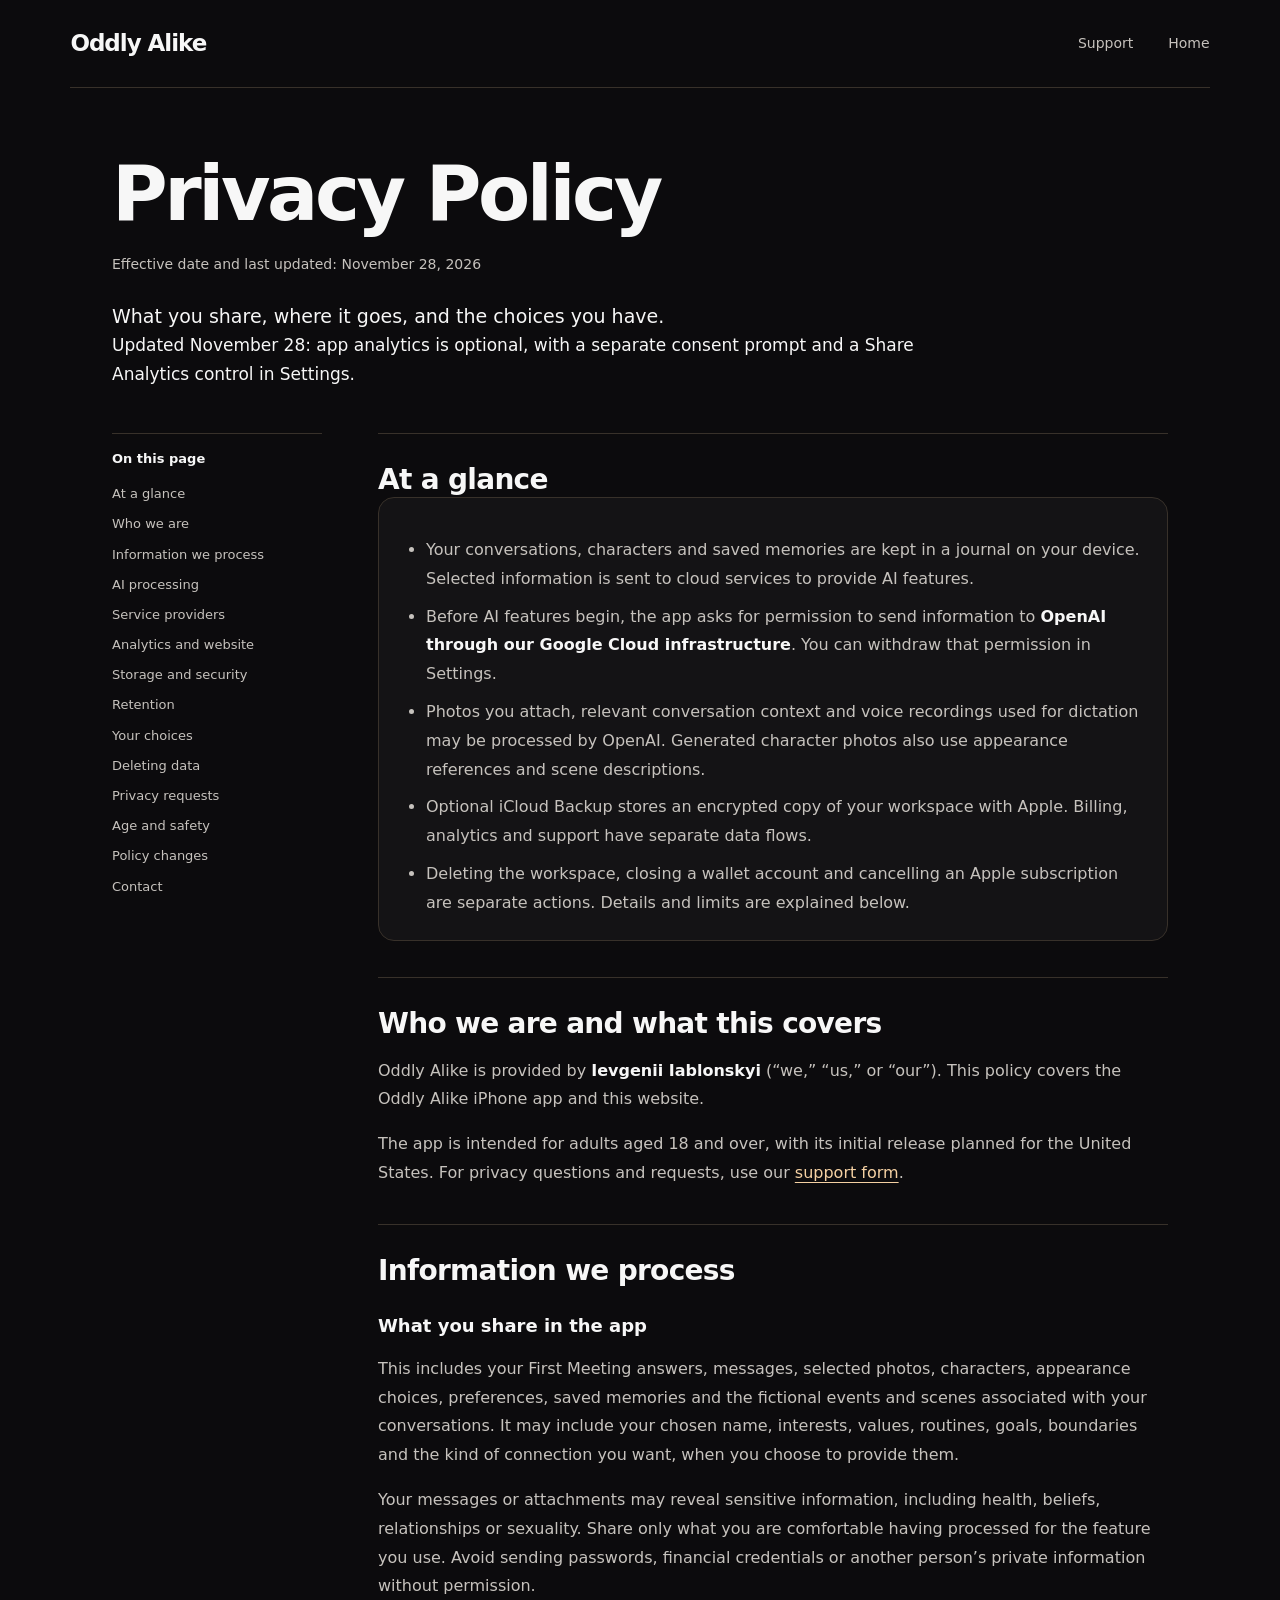
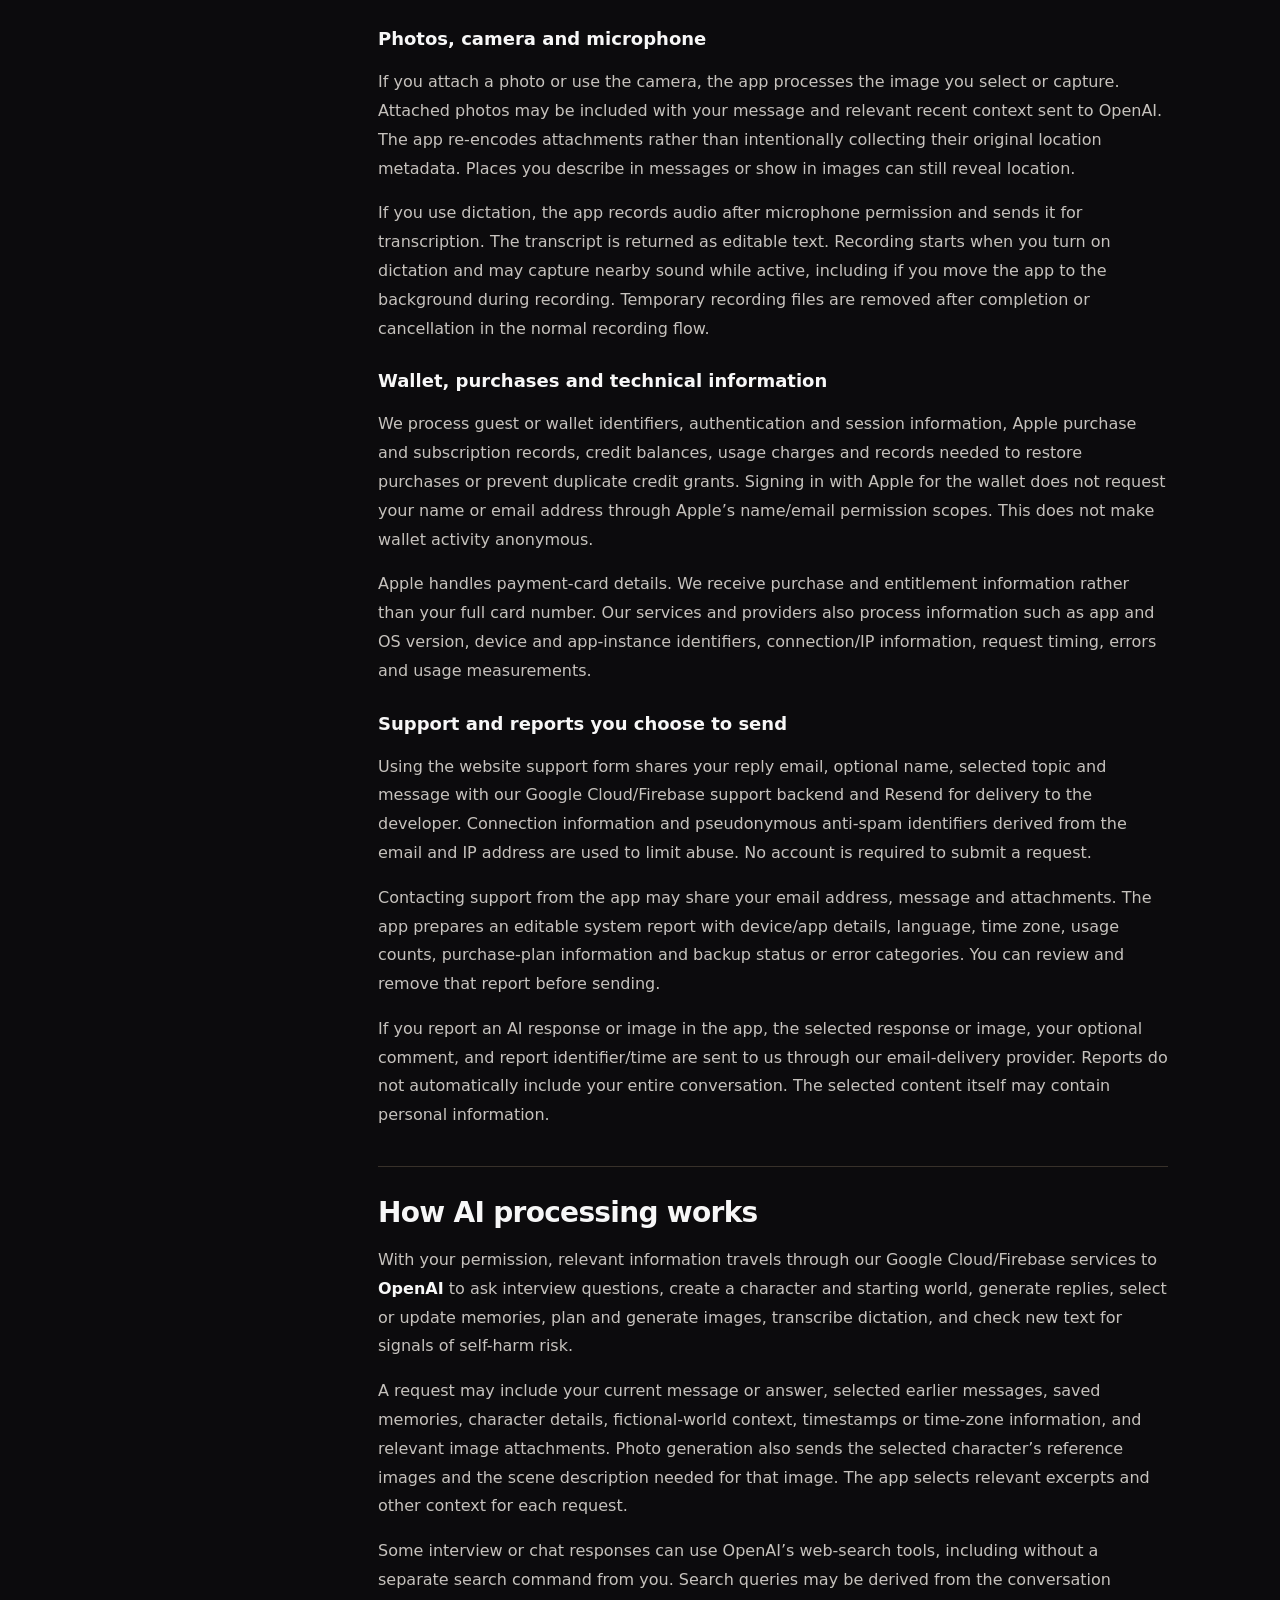
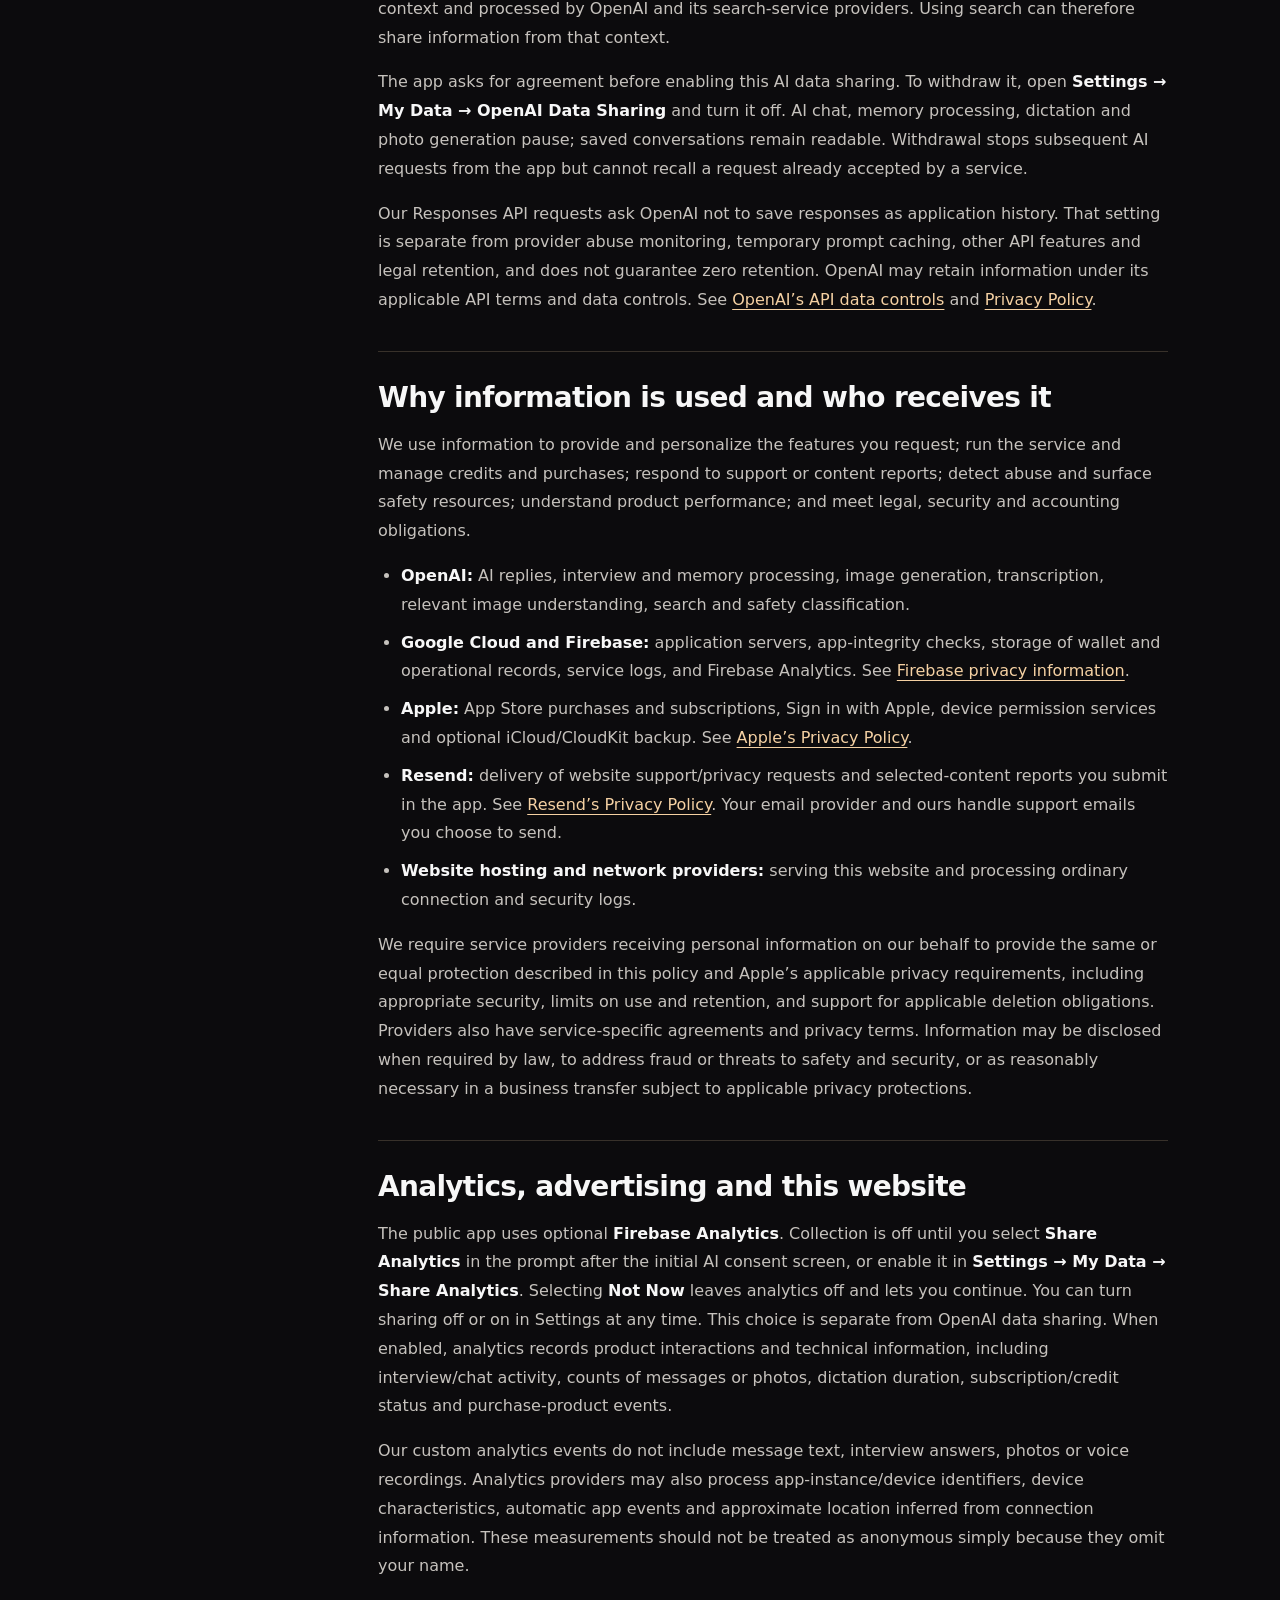
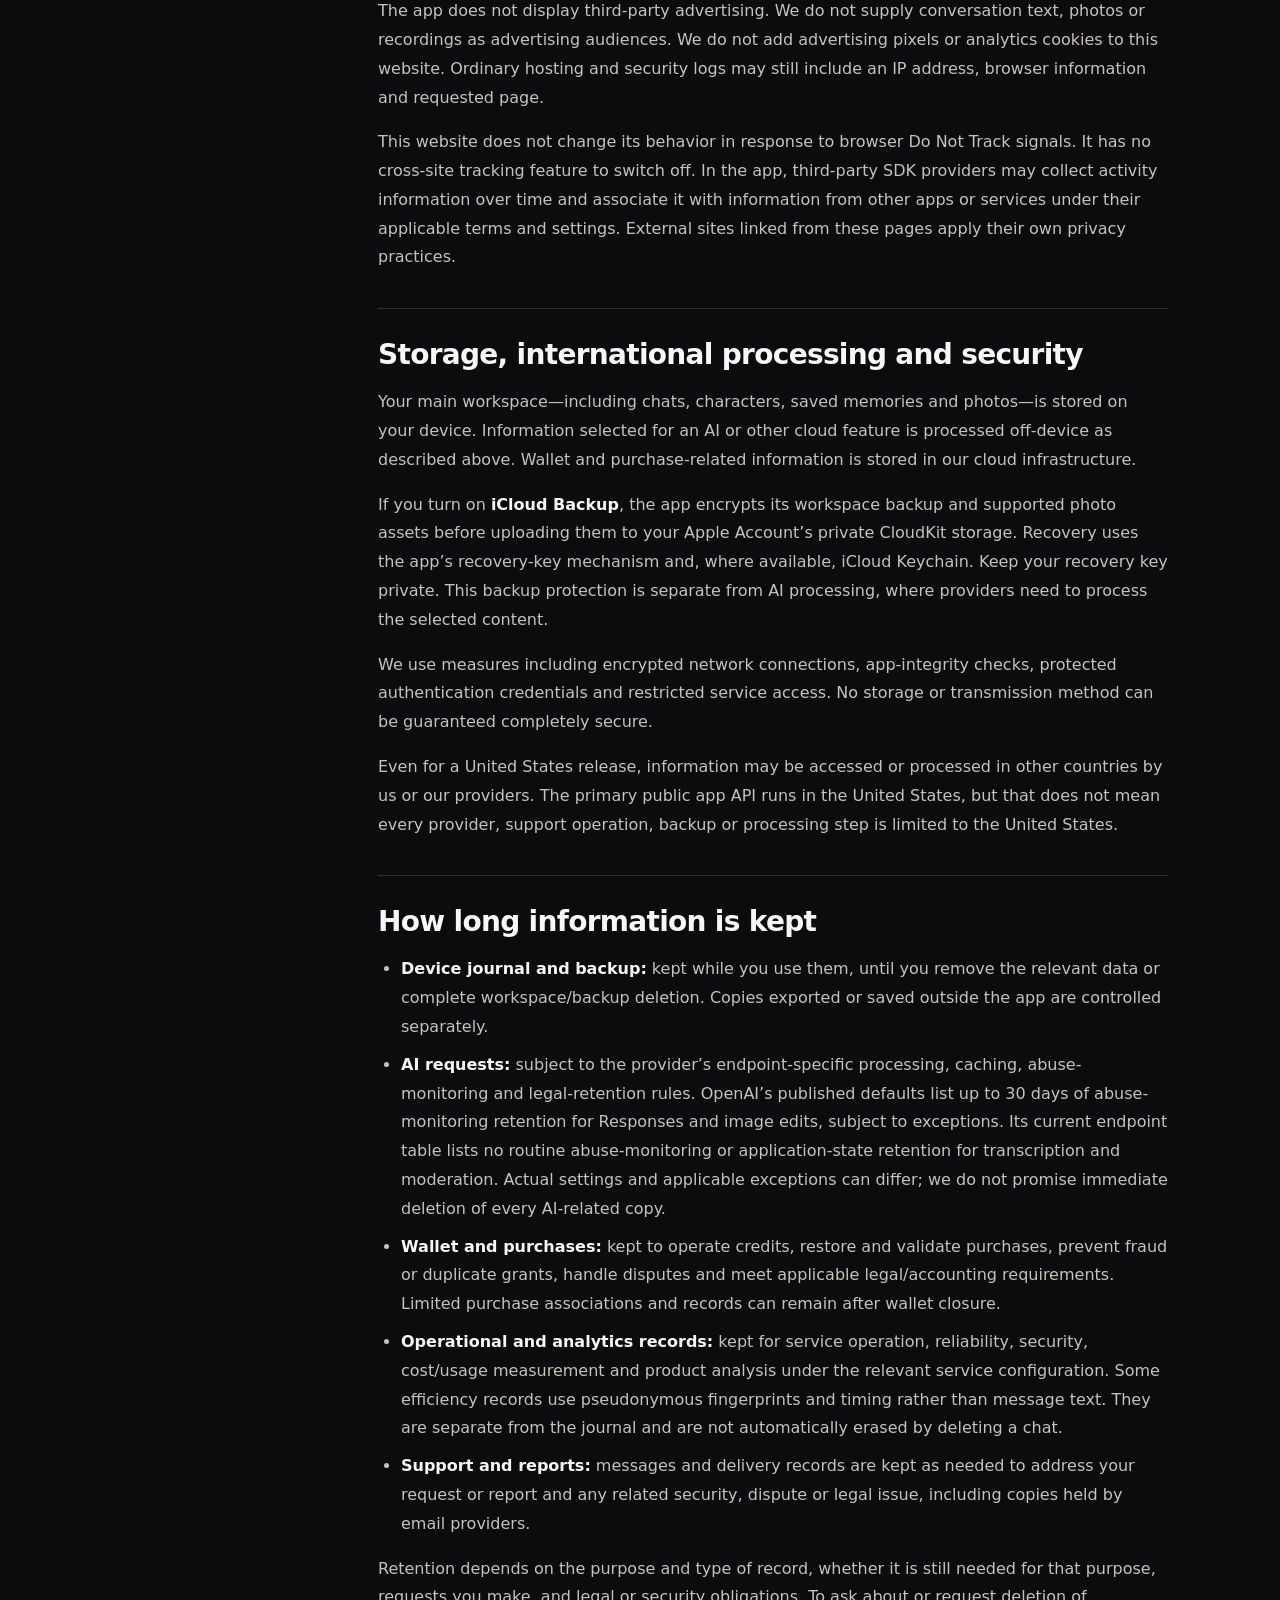
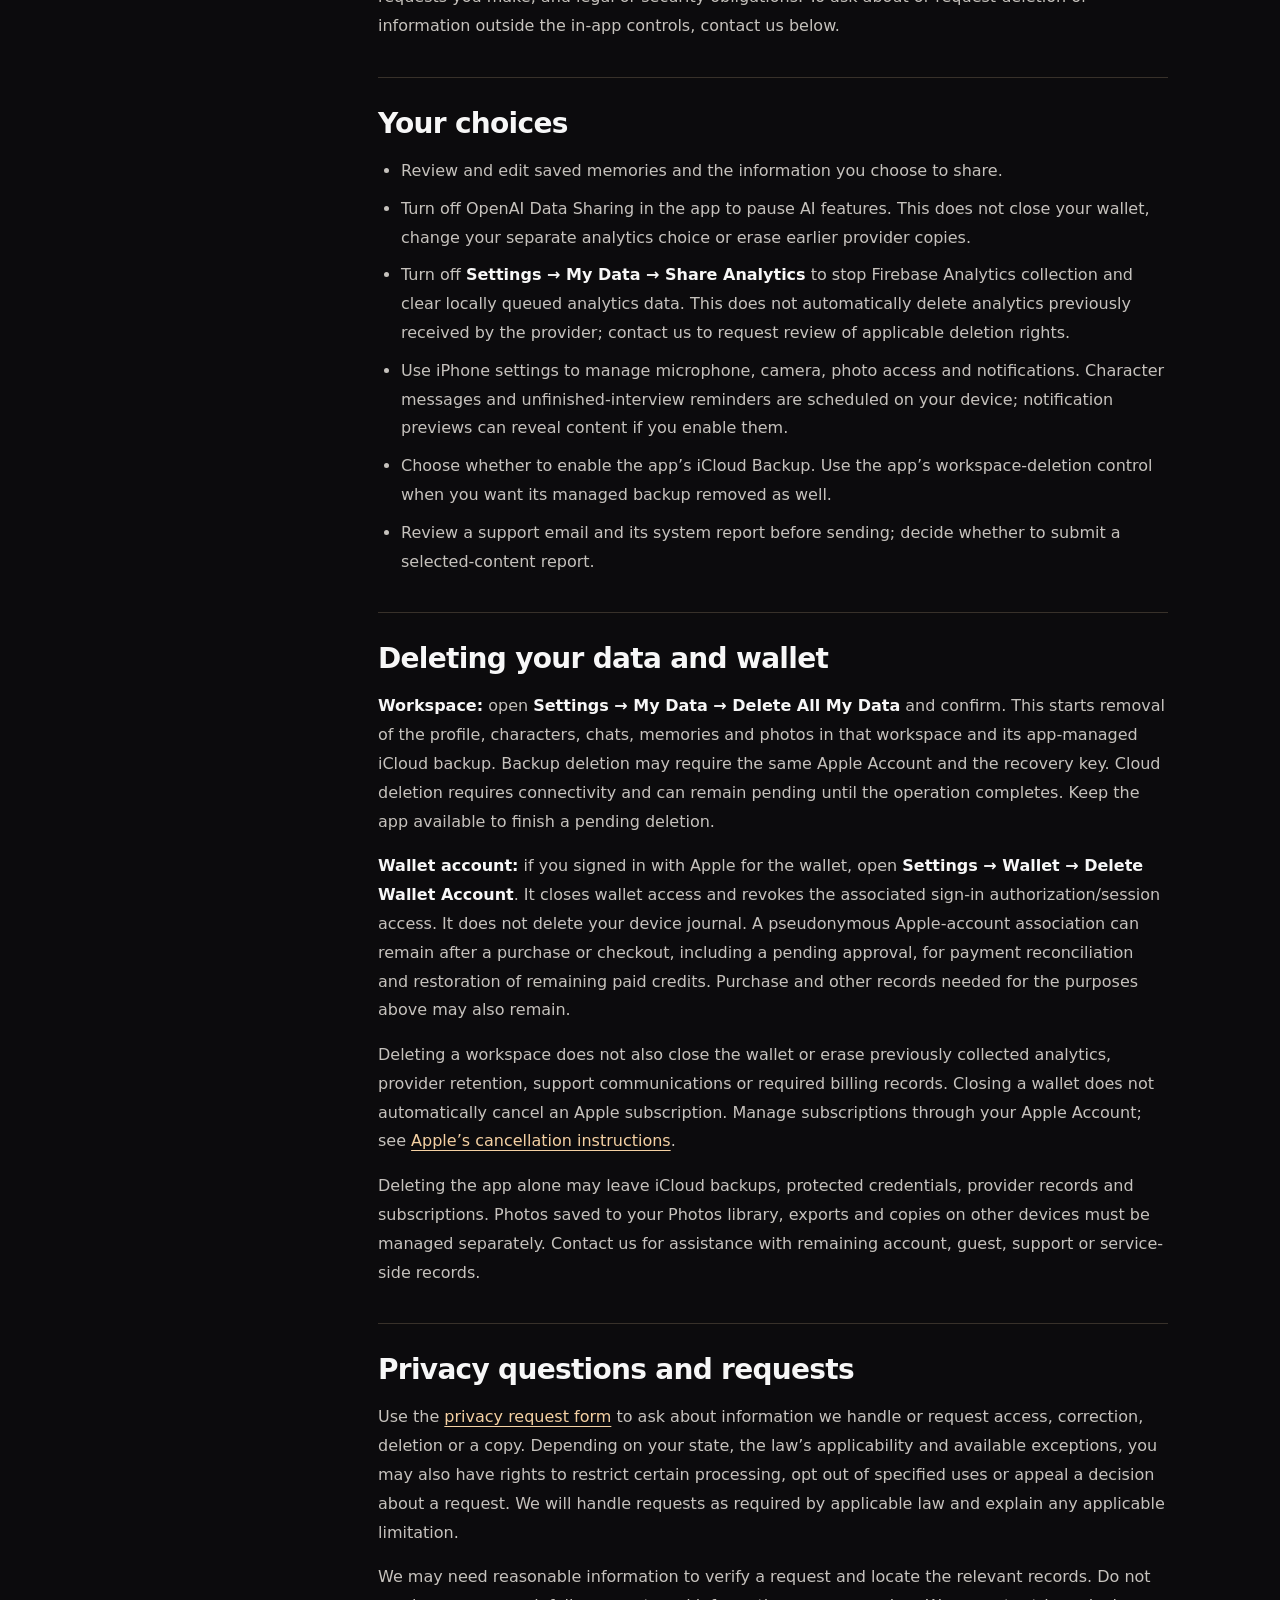
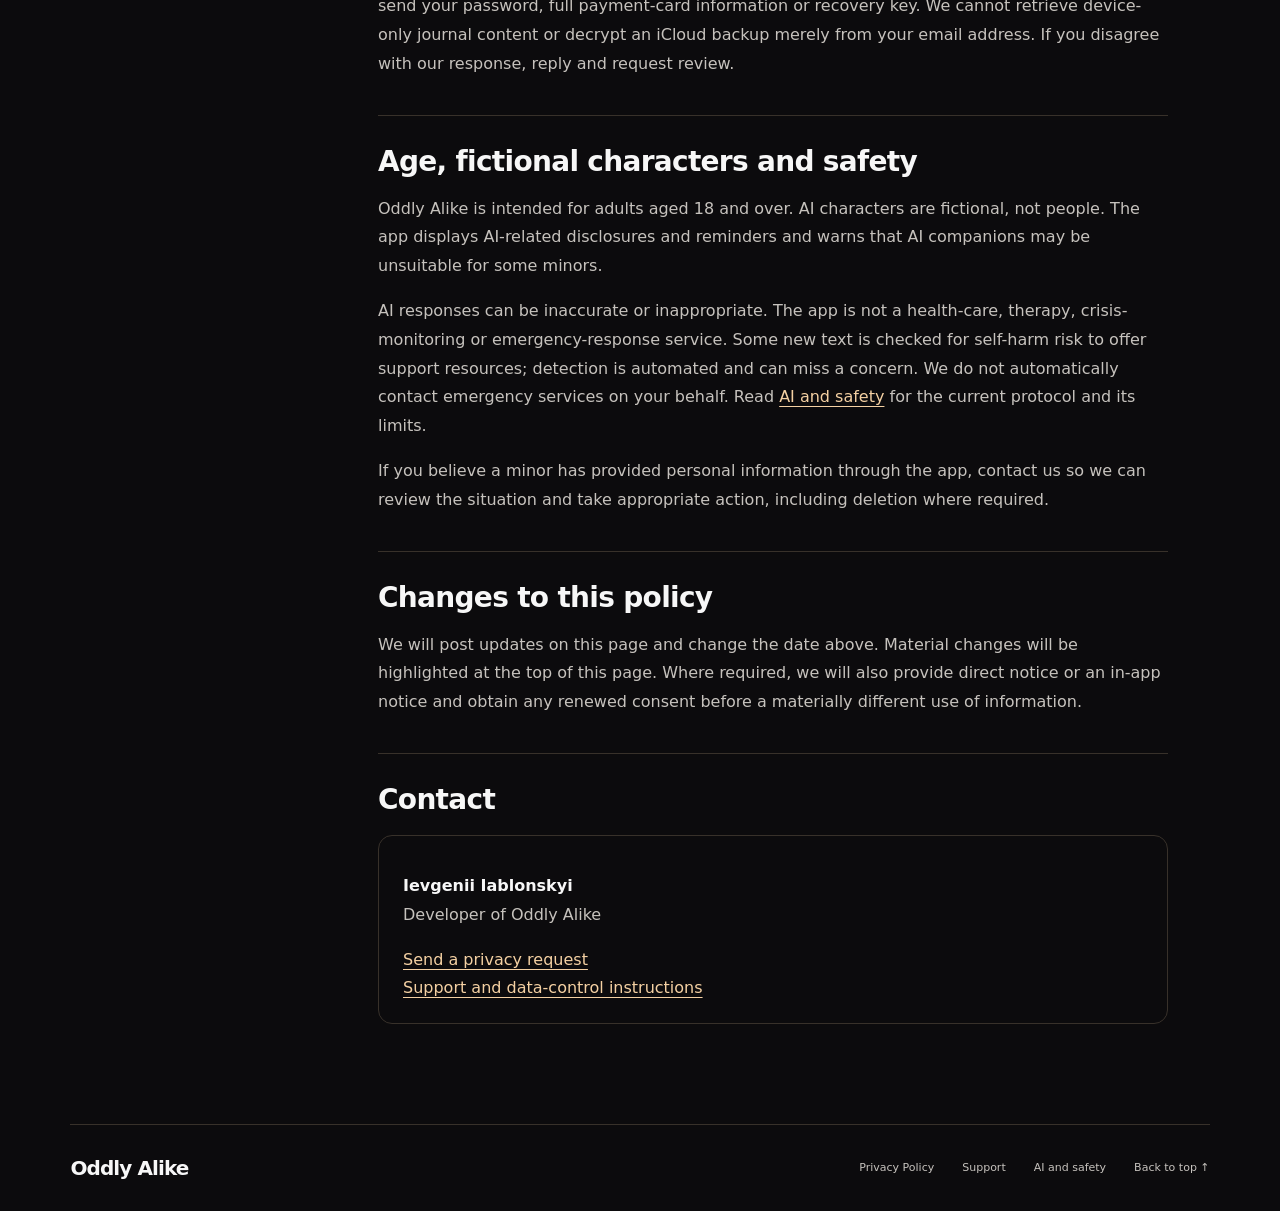
==== commit 74ab8f86: "Explain optional app analytics consent and controls" ====
--- a/privacy/index.html
+++ b/privacy/index.html
@@ -21,8 +21,9 @@
   <main class="legal-shell" id="main" tabindex="-1">
     <div class="legal-title">
       <h1>Privacy Policy</h1>
-      <p class="updated">Effective date and last updated: <time datetime="2026-11-27">November 27, 2026</time></p>
+      <p class="updated">Effective date and last updated: <time datetime="2026-11-28">November 28, 2026</time></p>
       <p class="intro">What you share, where it goes, and the choices you have.</p>
+      <p>Updated November 28: app analytics is optional, with a separate consent prompt and a Share Analytics control in Settings.</p>
     </div>
     <div class="legal-layout">
       <nav class="legal-toc" aria-label="Privacy policy sections"><p>On this page</p><ol>
@@ -87,7 +88,7 @@
         </section>
 
         <section id="analytics"><h2>Analytics, advertising and this website</h2>
-          <p>The public app uses <strong>Firebase Analytics</strong> from launch. Analytics is separate from the OpenAI permission and is not switched off by withdrawing that permission. It records product interactions and technical information, including interview/chat activity, counts of messages or photos, character appearance selections, dictation duration, subscription/credit status and purchase-product events.</p>
+          <p>The public app uses optional <strong>Firebase Analytics</strong>. Collection is off until you select <strong>Share Analytics</strong> in the prompt after the initial AI consent screen, or enable it in <strong>Settings → My Data → Share Analytics</strong>. Selecting <strong>Not Now</strong> leaves analytics off and lets you continue. You can turn sharing off or on in Settings at any time. This choice is separate from OpenAI data sharing. When enabled, analytics records product interactions and technical information, including interview/chat activity, counts of messages or photos, dictation duration, subscription/credit status and purchase-product events.</p>
           <p>Our custom analytics events do not include message text, interview answers, photos or voice recordings. Analytics providers may also process app-instance/device identifiers, device characteristics, automatic app events and approximate location inferred from connection information. These measurements should not be treated as anonymous simply because they omit your name.</p>
           <p>The app does not display third-party advertising. We do not supply conversation text, photos or recordings as advertising audiences. We do not add advertising pixels or analytics cookies to this website. Ordinary hosting and security logs may still include an IP address, browser information and requested page.</p>
           <p>This website does not change its behavior in response to browser Do Not Track signals. It has no cross-site tracking feature to switch off. In the app, third-party SDK providers may collect activity information over time and associate it with information from other apps or services under their applicable terms and settings. External sites linked from these pages apply their own privacy practices.</p>
@@ -114,7 +115,8 @@
         <section id="choices"><h2>Your choices</h2>
           <ul>
             <li>Review and edit saved memories and the information you choose to share.</li>
-            <li>Turn off OpenAI Data Sharing in the app to pause AI features. This does not close your wallet, stop separate analytics or erase earlier provider copies.</li>
+            <li>Turn off OpenAI Data Sharing in the app to pause AI features. This does not close your wallet, change your separate analytics choice or erase earlier provider copies.</li>
+            <li>Turn off <strong>Settings → My Data → Share Analytics</strong> to stop Firebase Analytics collection and clear locally queued analytics data. This does not automatically delete analytics previously received by the provider; contact us to request review of applicable deletion rights.</li>
             <li>Use iPhone settings to manage microphone, camera, photo access and notifications. Character messages and unfinished-interview reminders are scheduled on your device; notification previews can reveal content if you enable them.</li>
             <li>Choose whether to enable the app’s iCloud Backup. Use the app’s workspace-deletion control when you want its managed backup removed as well.</li>
             <li>Review a support email and its system report before sending; decide whether to submit a selected-content report.</li>
--- a/styles.css
+++ b/styles.css
@@ -102,6 +102,14 @@
 .meeting .eyebrow { margin-bottom: 24px; color: #8c5147; }
 .meeting-mark { margin-top: 38px; filter: brightness(0); opacity: .7; width: 54px; height: auto; }
 .meeting-copy { color: #65534a; font-size: 16px; line-height: 1.8; }
+.meeting-input-note { display: flex; align-items: center; gap: 11px; margin-top: 28px; color: var(--muted); font-size: 16px; line-height: 1.6; }
+.meeting-input-note svg { flex: 0 0 24px; color: var(--rose); }
+.meeting-steps { display: grid; gap: 26px; margin: 0; padding: 28px; list-style: none; border: 1px solid var(--line); border-radius: 22px; background: var(--paper); }
+.meeting-step { position: relative; display: grid; grid-template-columns: 36px minmax(0, 1fr); align-items: start; gap: 18px; }
+.meeting-step:not(:last-child)::after { content: ""; position: absolute; left: 17px; top: 46px; bottom: -14px; width: 1px; background: var(--line); }
+.meeting-step-number { display: grid; place-items: center; width: 36px; height: 36px; border: 1px solid var(--line); border-radius: 50%; color: var(--rose); font-size: 12px; font-weight: 600; font-variant-numeric: tabular-nums; }
+.meeting-step h3 { margin: 4px 0 7px; color: var(--ink); font-size: 18px; font-weight: 600; line-height: 1.4; }
+.meeting-step p { margin: 0; color: var(--muted); font-size: 16px; line-height: 1.65; }
 .text-emphasis { color: var(--ink); border-bottom: 1px solid #ac7b6480; padding-bottom: 2px; }
 .world { overflow: hidden; background: var(--dark); color: var(--ivory); }
 .world .eyebrow { color: var(--blush); }
@@ -114,8 +122,9 @@
 .world-image img { width: 100%; height: 100%; object-fit: cover; object-position: 48% center; }
 .world-figure figcaption { color: var(--on-dark); font-size: 11px; }
 .world-photo-note { display: grid; grid-template-columns: 1fr 1.3fr; column-gap: clamp(70px, 10vw, 145px); margin-top: 71px; padding-top: 30px; border-top: 1px solid #f9ecda24; }
-.world-photo-note .eyebrow { max-width: 170px; margin: 0; padding-top: 5px; }
-.world-photo-note > p:last-child { color: var(--on-dark); font-size: 13px; line-height: 1.8; }
+.world-photo-note h3 { margin: 0; font: 600 clamp(24px, 2.35vw, 32px)/1.2 var(--display); letter-spacing: -.025em; }
+.world-photo-note h3 span { display: block; color: var(--blush); }
+.world-photo-note > p { max-width: 600px; color: var(--on-dark); font-size: 16px; line-height: 1.7; }
 .memory { padding-block: clamp(94px, 10vw, 150px); }
 .memory-layout { max-width: 760px; text-align: center; }
 .memory .eyebrow { margin-bottom: 24px; }
@@ -205,13 +214,16 @@
   .meeting h2 { max-width: 500px; }
   .meeting-mark { display: none; }
   .meeting-copy { max-width: 540px; font-size: 16px; }
+  .meeting-input-note { margin-top: 22px; }
+  .meeting-steps { gap: 24px; padding: 23px 20px; border-radius: 18px; }
+  .meeting-step { gap: 14px; }
   .world h2 { font-size: clamp(66px, 11vw, 88px); }
   .world-layout { grid-template-columns: 1fr; gap: 34px; }
   .world-image { aspect-ratio: 1.08; border-radius: 18px; }
   .world-story { max-width: 540px; margin-top: 29px; font-size: 16px; }
   .world-photo-note { grid-template-columns: 1fr; gap: 16px; margin-top: 40px; padding-top: 26px; }
-  .world-photo-note .eyebrow { max-width: none; padding: 0; }
-  .world-photo-note > p:last-child { max-width: 520px; font-size: 16px; }
+  .world-photo-note h3 { font-size: 26px; }
+  .world-photo-note > p { max-width: 520px; }
   .memory { padding-block: 85px; }
   .memory h2 { font-size: clamp(63px, 11vw, 85px); }
   .memory-moment { max-width: 480px; margin-top: 25px; font-size: 26px; }
